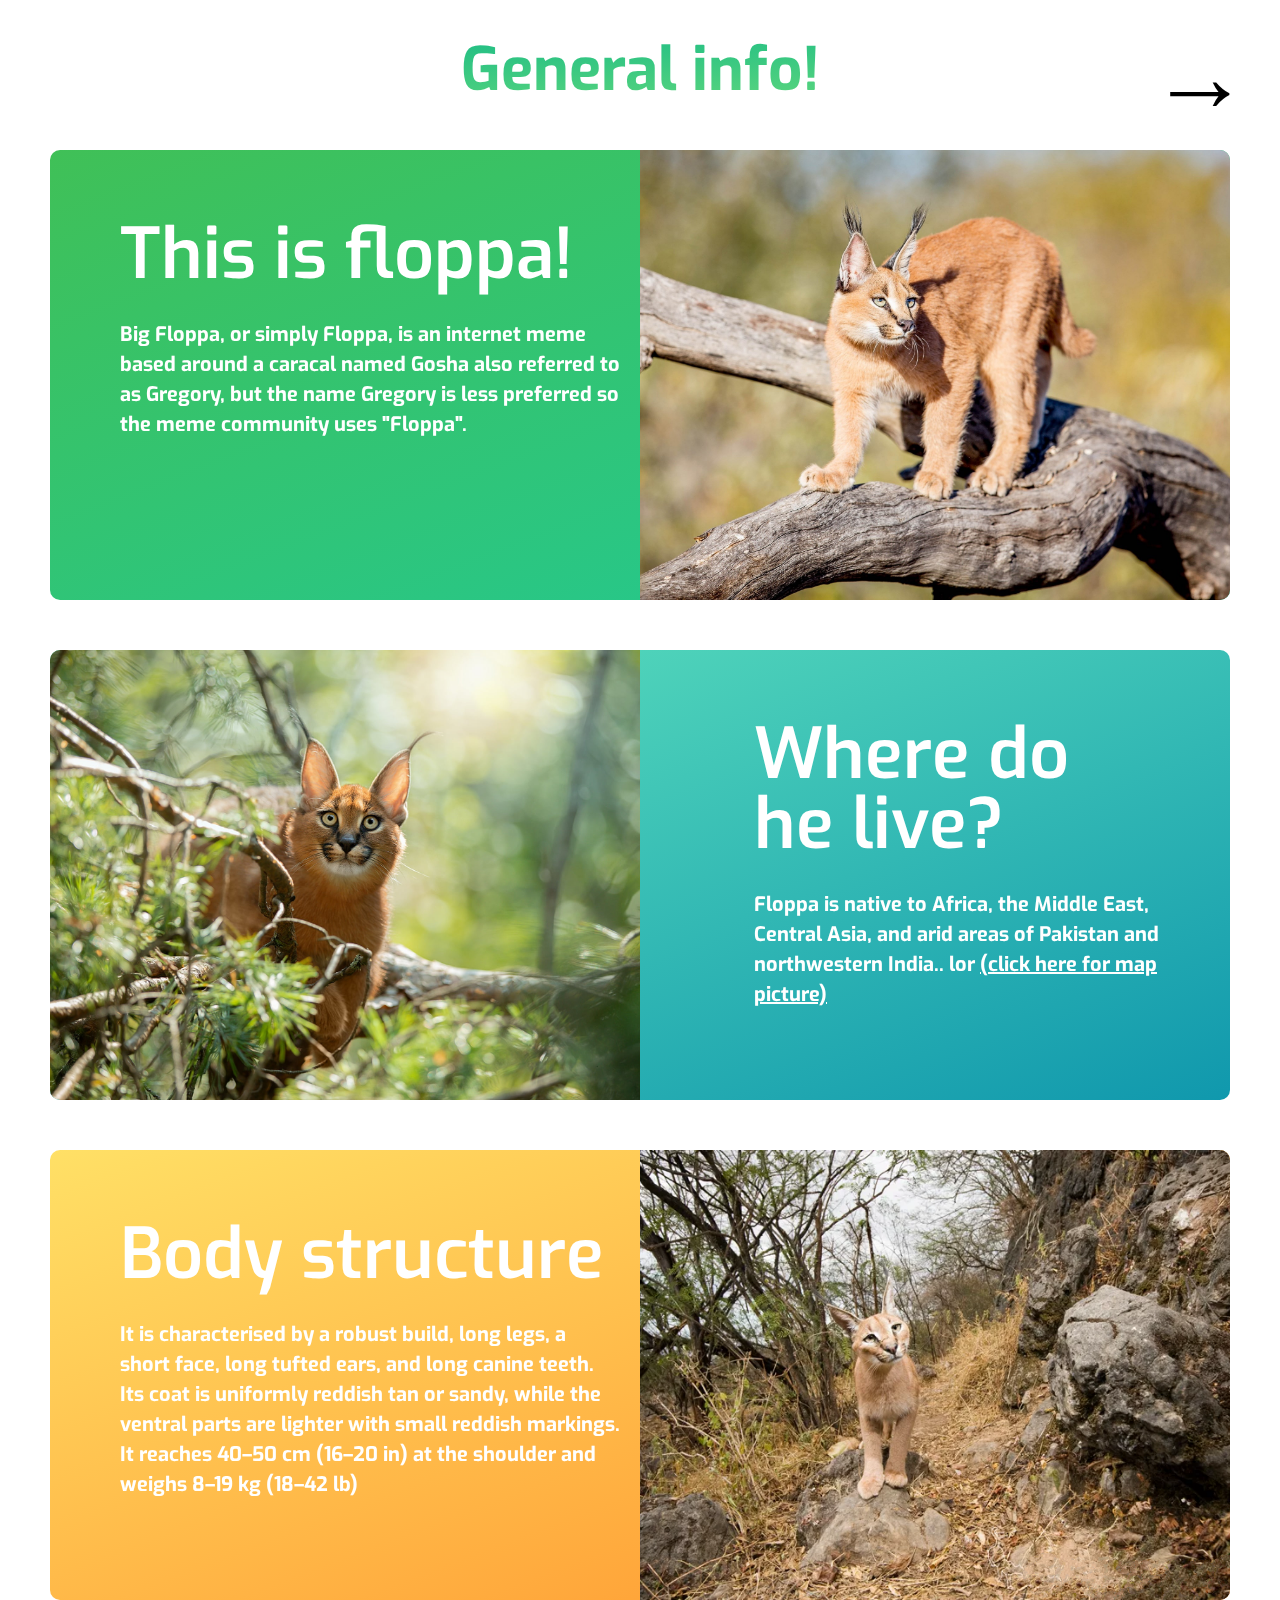
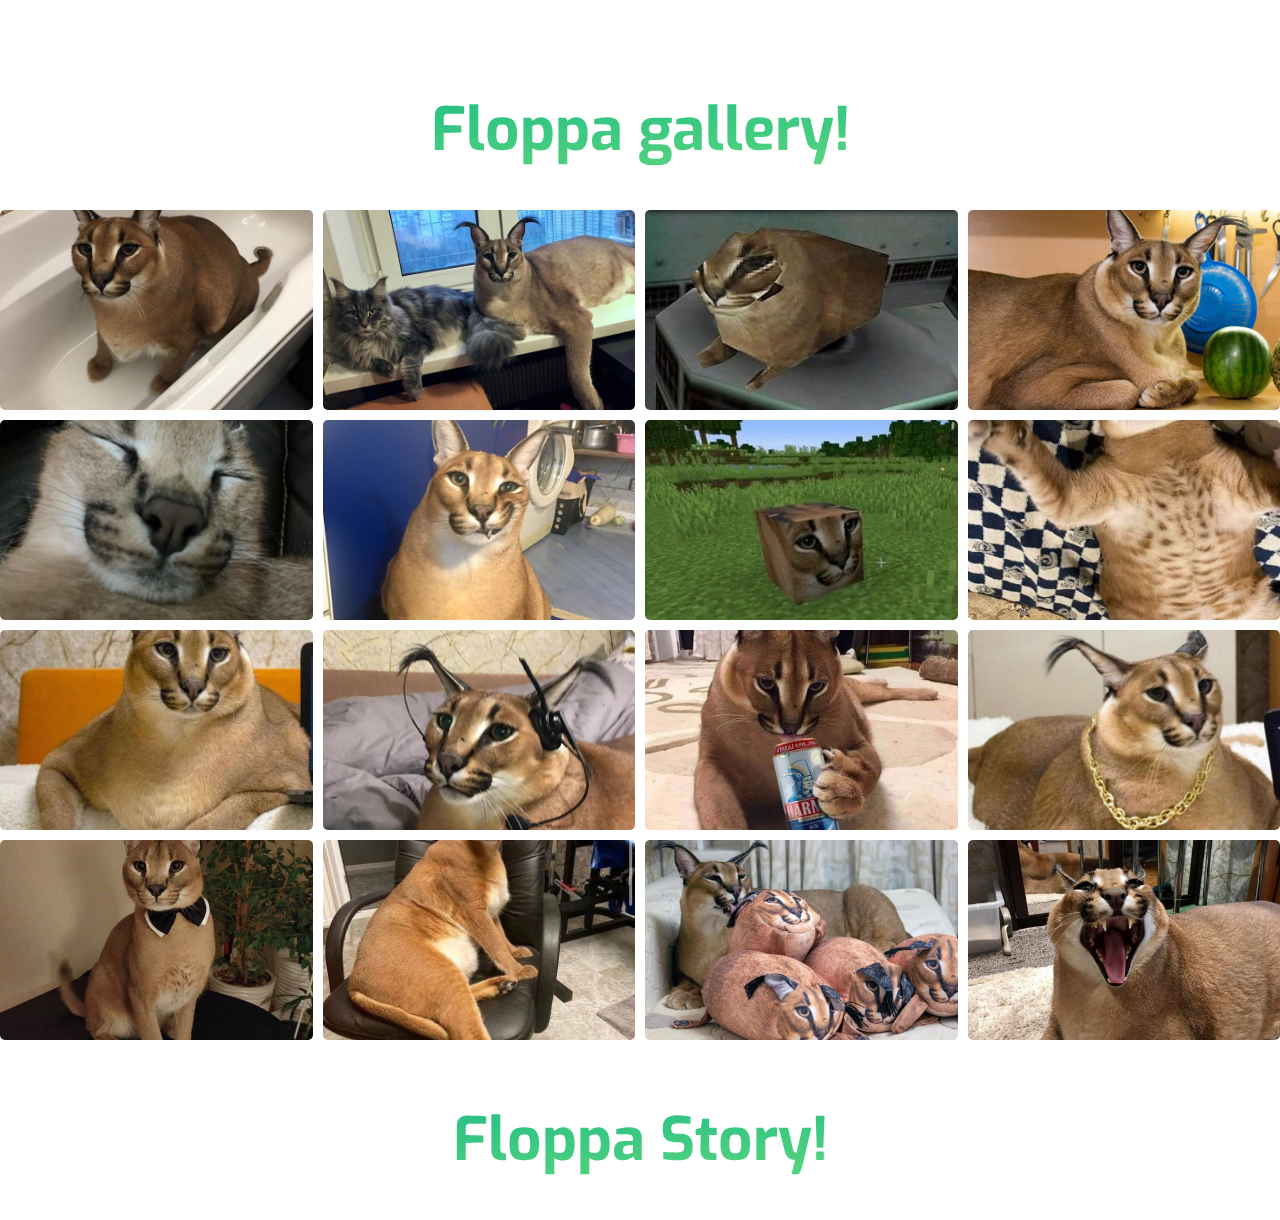
==== MainPage/MainPage.html @ 250b60fd "adding gallery + story title" ====
<!DOCTYPE html>
<html lang="en">
  <head>
    <meta charset="UTF-8" />
    <meta http-equiv="X-UA-Compatible" content="IE=edge" />
    <meta name="viewport" content="width=device-width, initial-scale=1.0" />
    <link rel="preconnect" href="https://fonts.googleapis.com" />
    <link rel="preconnect" href="https://fonts.gstatic.com" crossorigin />
    <link
      href="https://fonts.googleapis.com/css2?family=Cairo:wght@400;500;700&display=swap"
      rel="stylesheet"
    />
    <link
      href="https://fonts.googleapis.com/css2?family=Exo:wght@500;600&display=swap"
      rel="stylesheet"
    />
    <link rel="stylesheet" href="styles/main.css" />
    <link rel="icon" href="/StartMenu/content/floppa2.jpg" />
    <title>FloppaHub</title>
  </head>
  <body>
    <a href="/index.html" class="back">&rarr;</a>
    <section class="master">
      <h1 class="h1-header text-center margin-bottom-mid margin-top-mid">
        General info!
      </h1>
      <div class="master__header master__header-1">
        <div class="box1">
          This is floppa!
          <h2 class="master__header__details master__header__details-1">
            Big Floppa, or simply Floppa, is an internet meme based around a
            caracal named Gosha also referred to as Gregory, but the name
            Gregory is less preferred so the meme community uses "Floppa".
          </h2>
        </div>
        <img
          src="content/floppaMaster1.jpg"
          alt="floppa pic"
          class="master__header__pic master__header-1-pic"
        />
      </div>
      <div class="master__header master__header-2">
        <img
          src="content/floppaMaster2.jpg"
          alt="floppa pic"
          class="master__header__pic master__header-2-pic"
        />
        <div class="box1 box2">
          Where do he live?
          <h2 class="master__header__details master__details-2">
            Floppa is native to Africa, the Middle East, Central Asia, and arid
            areas of Pakistan and northwestern India.. lor
            <a
              href="https://i1.wp.com/www.pumapix.com/wp-content/uploads/2015/01/ArabianCaracalRange.jpg"
              >(click here for map picture)</a
            >
          </h2>
        </div>
      </div>
      <div class="master__header master__header-3">
        <div class="box1">
          Body structure
          <h2 class="master__header__details master__header__details-3">
            It is characterised by a robust build, long legs, a short face, long
            tufted ears, and long canine teeth. Its coat is uniformly reddish
            tan or sandy, while the ventral parts are lighter with small reddish
            markings. It reaches 40–50 cm (16–20 in) at the shoulder and weighs
            8–19 kg (18–42 lb)
          </h2>
        </div>
        <img
          src="content/floppaMaster3.jpg"
          alt="floppa pic"
          class="master__header__pic master__header-3-pic"
        />
      </div>
    </section>
    <section class="gallery">
      <h1 class="h1-header text-center margin-bottom-mid margin-top-mid">
        Floppa gallery!
      </h1>
      <div class="gallery__grid">
        <div>
          <img src="content/gallery/1.jpg" alt="floppa pic" />
        </div>
        <div>
          <img src="content/gallery/2.jpg" alt="floppa pic" />
        </div>
        <div>
          <img src="content/gallery/3.jpg" alt="floppa pic" />
        </div>
        <div>
          <img src="content/gallery/4.jpg" alt="floppa pic" />
        </div>
        <div>
          <img src="content/gallery/5.jpg" alt="floppa pic" />
        </div>
        <div>
          <img src="content/gallery/6.jpg" alt="floppa pic" />
        </div>
        <div>
          <img src="content/gallery/7.jpg" alt="floppa pic" />
        </div>
        <div>
          <img src="content/gallery/8.jpg" alt="floppa pic" />
        </div>
        <div>
          <img src="content/gallery/9.jpg" alt="floppa pic" />
        </div>
        <div>
          <img src="content/gallery/10.jpg" alt="floppa pic" />
        </div>
        <div>
          <img src="content/gallery/11.jpg" alt="floppa pic" />
        </div>
        <div>
          <img src="content/gallery/12.jpg" alt="floppa pic" />
        </div>
        <div>
          <img src="content/gallery/13.jpg" alt="floppa pic" />
        </div>
        <div>
          <img src="content/gallery/14.jpg" alt="floppa pic" />
        </div>
        <div>
          <img src="content/gallery/15.jpg" alt="floppa pic" />
        </div>
        <div>
          <img src="content/gallery/16.jpg" alt="floppa pic" />
        </div>
      </div>
    </section>
    <section class="story">
      <h1 class="h1-header text-center margin-bottom-mid margin-top-big">
        Floppa Story!
      </h1>
    </section>
  </body>
</html>
---- MainPage/styles/main.css ----
@charset "UTF-8";
* {
  margin: 0;
  padding: 0;
}

*,
*::after,
*::before {
  box-sizing: inherit;
}

html {
  box-sizing: border-box;
  /*
        we want rem = 10px, by default rem = 16px,
        10 ÷ 16 = 0.625 (62.5%)
        */
  font-size: 62.5%;
}

a {
  color: inherit;
}

.back {
  position: absolute;
  top: -1rem;
  right: 0;
  padding: 3rem;
  font-size: 10rem;
  text-decoration: none;
  z-index: 100;
}

.text-center {
  text-align: center !important;
}

.margin-bottom-mid {
  margin-bottom: 4rem;
}

.margin-top-big {
  margin-top: 6rem;
}

.margin-top-mid {
  margin-top: 4rem;
}

@media only screen and (max-width: 104.4375em) {
  .master {
    line-height: 1;
  }
}
.master__header-2 {
  display: flex;
}
@media only screen and (max-width: 56.25em) {
  .master__header-2 .box2 {
    order: -1 !important;
  }
}
@media only screen and (max-width: 56.25em) {
  .master__header h2 {
    width: 100%;
    margin-left: 50%;
    transform: translateX(-50%);
  }
}
@media only screen and (max-width: 78.125em) {
  .master__header {
    display: flex;
    padding: 0 !important;
  }
}
@media only screen and (max-width: 56.25em) {
  .master__header {
    flex-direction: column;
    height: 100% !important;
    margin: 5rem 1.5rem 1.5rem 1.5rem !important;
  }
}
@media only screen and (max-width: 25em) {
  .master__header {
    font-size: 4rem !important;
  }
}
@media only screen and (max-width: 78.125em) {
  .master__header__pic {
    position: relative !important;
    width: 100% !important;
    height: 100% !important;
    flex: 1;
    -o-object-fit: cover;
       object-fit: cover;
  }
}
@media only screen and (max-width: 56.25em) {
  .master__header__pic {
    flex-direction: column;
    height: 100rem;
  }
}

@media only screen and (max-width: 78.125em) {
  .box1 {
    padding: 3rem !important;
  }
}
@media only screen and (max-width: 56.25em) {
  .box1 {
    text-align: center;
    padding-bottom: 5rem !important;
  }
}
@media only screen and (max-width: 25em) {
  .box1 {
    padding: 1rem !important;
  }
}

@media only screen and (max-width: 56.25em) {
  .back {
    top: -3.6rem;
  }
}

@media only screen and (max-width: 56.25em) {
  .master {
    padding-top: 5rem !important;
  }
}

@media only screen and (max-width: 25em) {
  .h1-header {
    font-size: 4rem !important;
  }
}

.h1-header {
  font-size: 6rem;
  font-family: "exo", sans-serif;
  background-image: linear-gradient(to right bottom, #12b886, #69db7c);
  -webkit-background-clip: text;
  background-clip: text;
  mix-blend-mode: screen;
  color: transparent;
  text-align: center !important;
  transition: all 0.2s;
}
.h1-header:hover {
  transform: skew(10deg);
}

.master {
  overflow: hidden;
}
.master__header {
  height: 50vh;
  margin: 5rem;
  padding: 7rem;
  color: #fff;
  font-size: 7rem;
  font-weight: 600;
  font-family: "exo", sans-serif;
  border-radius: 10px;
  position: relative;
  overflow: hidden;
}
.master__header h2 {
  font-size: 2rem;
  max-width: 50rem;
  line-height: 1.5;
  margin-top: 3rem;
}
.master__header__pic {
  position: absolute;
  content: "";
  background-size: cover;
  background-position: center;
  width: 50%;
  height: 100%;
  top: 0;
  right: 0;
  cursor: pointer;
  overflow: hidden;
  transition: all 0.2s;
  -o-object-fit: cover;
     object-fit: cover;
}
.master__header-1 {
  background-image: linear-gradient(to right bottom, #40c057, #20c997);
}
.master__header-2 {
  background-image: linear-gradient(to right bottom, #63e6be, #1098ad);
  padding-left: 55%;
}
.master__header-2-pic {
  left: 0;
}
.master__header-3 {
  background-image: linear-gradient(to right bottom, #ffe066, #ff922b);
}

.gallery {
  overflow: hidden;
}
.gallery__grid {
  display: grid;
  gap: 1rem;
  grid-template-columns: repeat(auto-fit, minmax(25rem, 1fr));
  grid-auto-rows: 20rem;
  grid-auto-flow: dense;
}
.gallery__grid img {
  max-width: 100%;
  height: auto;
  vertical-align: middle;
  display: inline-block;
  cursor: pointer;
  transition: all 0.2s;
}
.gallery__grid img:hover {
  transform: skew(2deg);
}
.gallery__grid > div {
  display: flex;
  justify-content: center;
  align-items: center;
}
.gallery__grid > div > img {
  width: 100%;
  height: 100%;
  -o-object-fit: cover;
     object-fit: cover;
  border-radius: 5px;
}

.story {
  overflow: hidden;
}
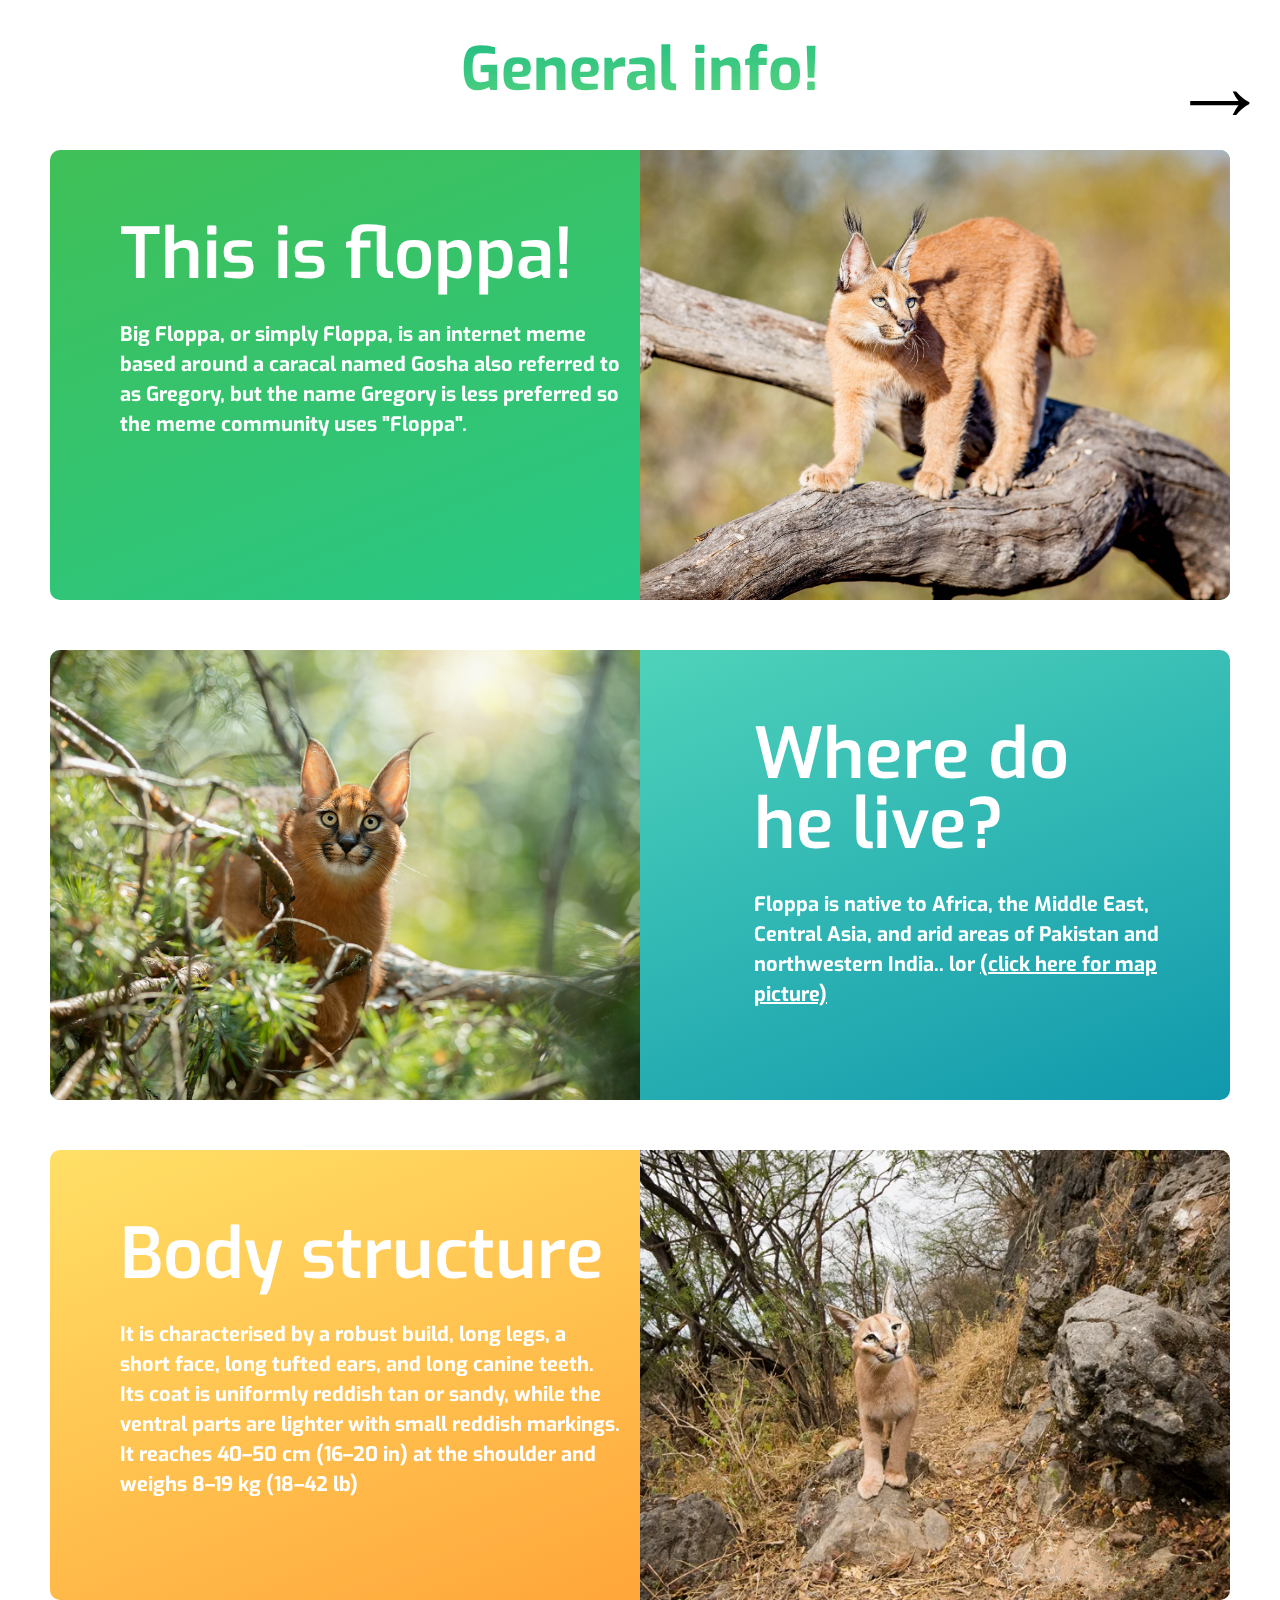
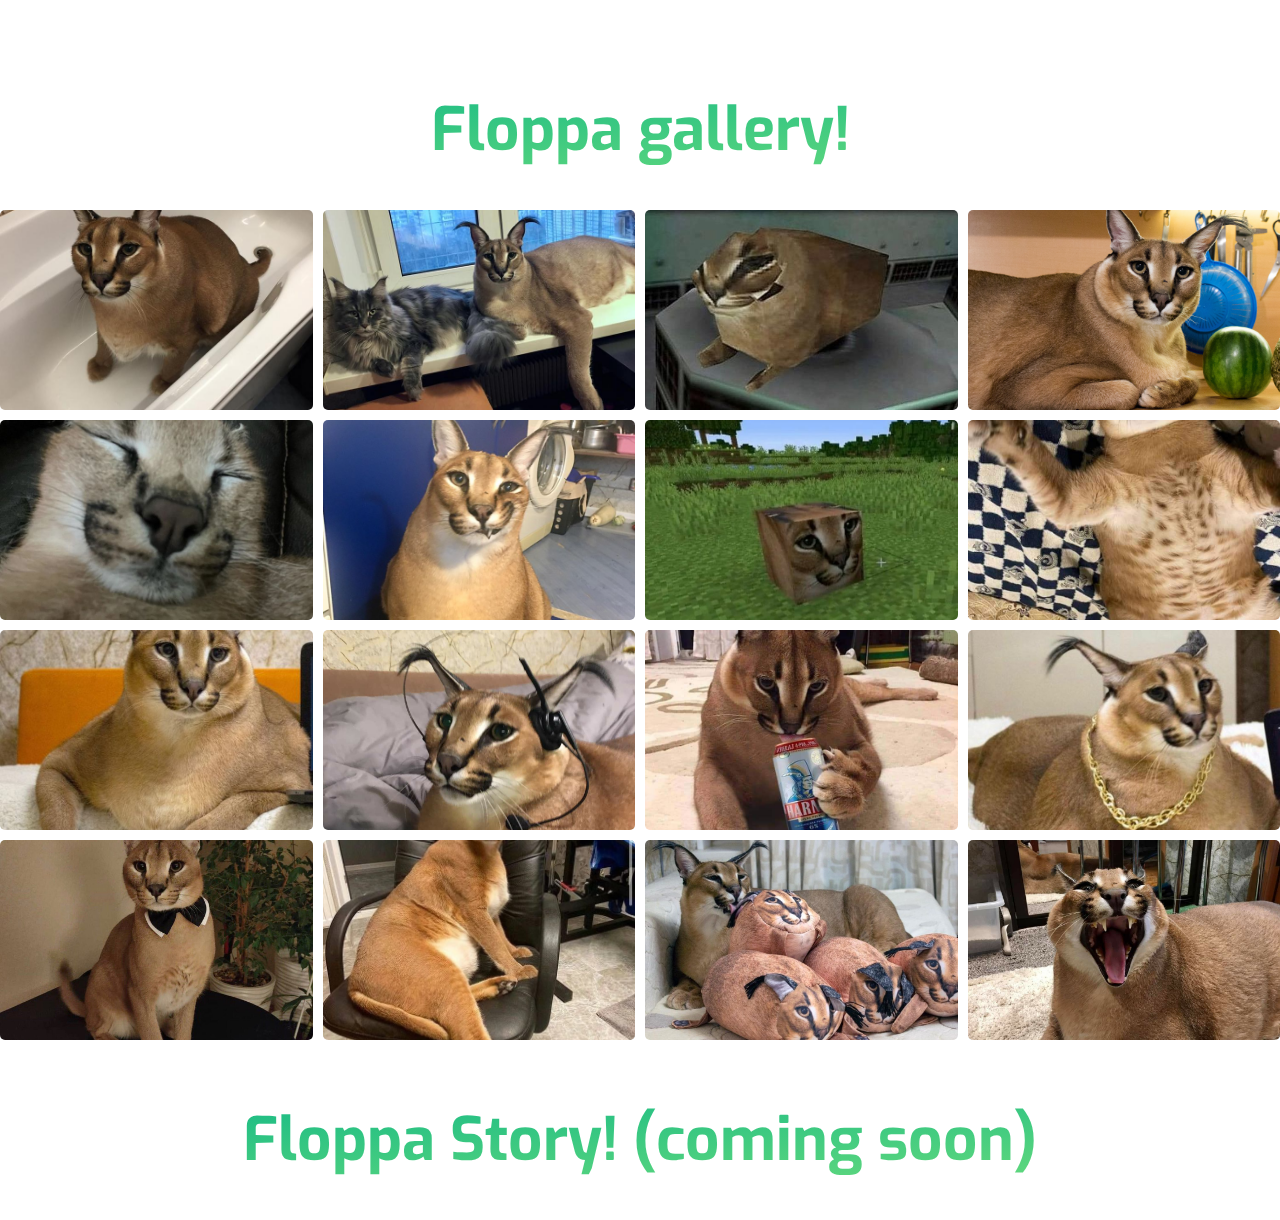
==== commit 3531b1f4: "added coming soon to story section" ====
--- a/MainPage/MainPage.html
+++ b/MainPage/MainPage.html
@@ -76,7 +76,9 @@
       </div>
     </section>
     <section class="gallery">
-      <h1 class="h1-header text-center margin-bottom-mid margin-top-mid">
+      <h1
+        class="h1-header text-center margin-bottom-mid margin-top-mid gallery_title"
+      >
         Floppa gallery!
       </h1>
       <div class="gallery__grid">
@@ -132,7 +134,7 @@
     </section>
     <section class="story">
       <h1 class="h1-header text-center margin-bottom-mid margin-top-big">
-        Floppa Story!
+        Floppa Story! (coming soon)
       </h1>
     </section>
   </body>
--- a/MainPage/styles/main.css
+++ b/MainPage/styles/main.css
@@ -25,16 +25,21 @@
 
 .back {
   position: absolute;
-  top: -1rem;
+  top: 1rem;
   right: 0;
-  padding: 3rem;
+  padding: 1rem;
   font-size: 10rem;
   text-decoration: none;
   z-index: 100;
+  font-family: "exo", sans-serif;
 }
 
 .text-center {
   text-align: center !important;
+}
+
+.margin-bottom-big {
+  margin-bottom: 14rem !important;
 }
 
 .margin-bottom-mid {
@@ -126,6 +131,11 @@
     top: -3.6rem;
   }
 }
+@media only screen and (max-width: 25em) {
+  .back {
+    top: -5rem;
+  }
+}
 
 @media only screen and (max-width: 56.25em) {
   .master {
@@ -136,6 +146,27 @@
 @media only screen and (max-width: 25em) {
   .h1-header {
     font-size: 4rem !important;
+  }
+}
+
+@media only screen and (max-width: 56.25em) {
+  .gallery_title {
+    margin-bottom: 18rem !important;
+  }
+}
+@media only screen and (max-width: 56.25em) {
+  .gallery__grid {
+    row-gap: 33rem !important;
+  }
+}
+@media only screen and (max-width: 31.8125em) {
+  .gallery__grid {
+    padding: 1.5rem !important;
+  }
+}
+@media only screen and (max-width: 56.25em) {
+  .gallery__grid img {
+    height: 260% !important;
   }
 }
 
@@ -151,7 +182,7 @@
   transition: all 0.2s;
 }
 .h1-header:hover {
-  transform: skew(10deg);
+  transform: skew(5deg);
 }
 
 .master {
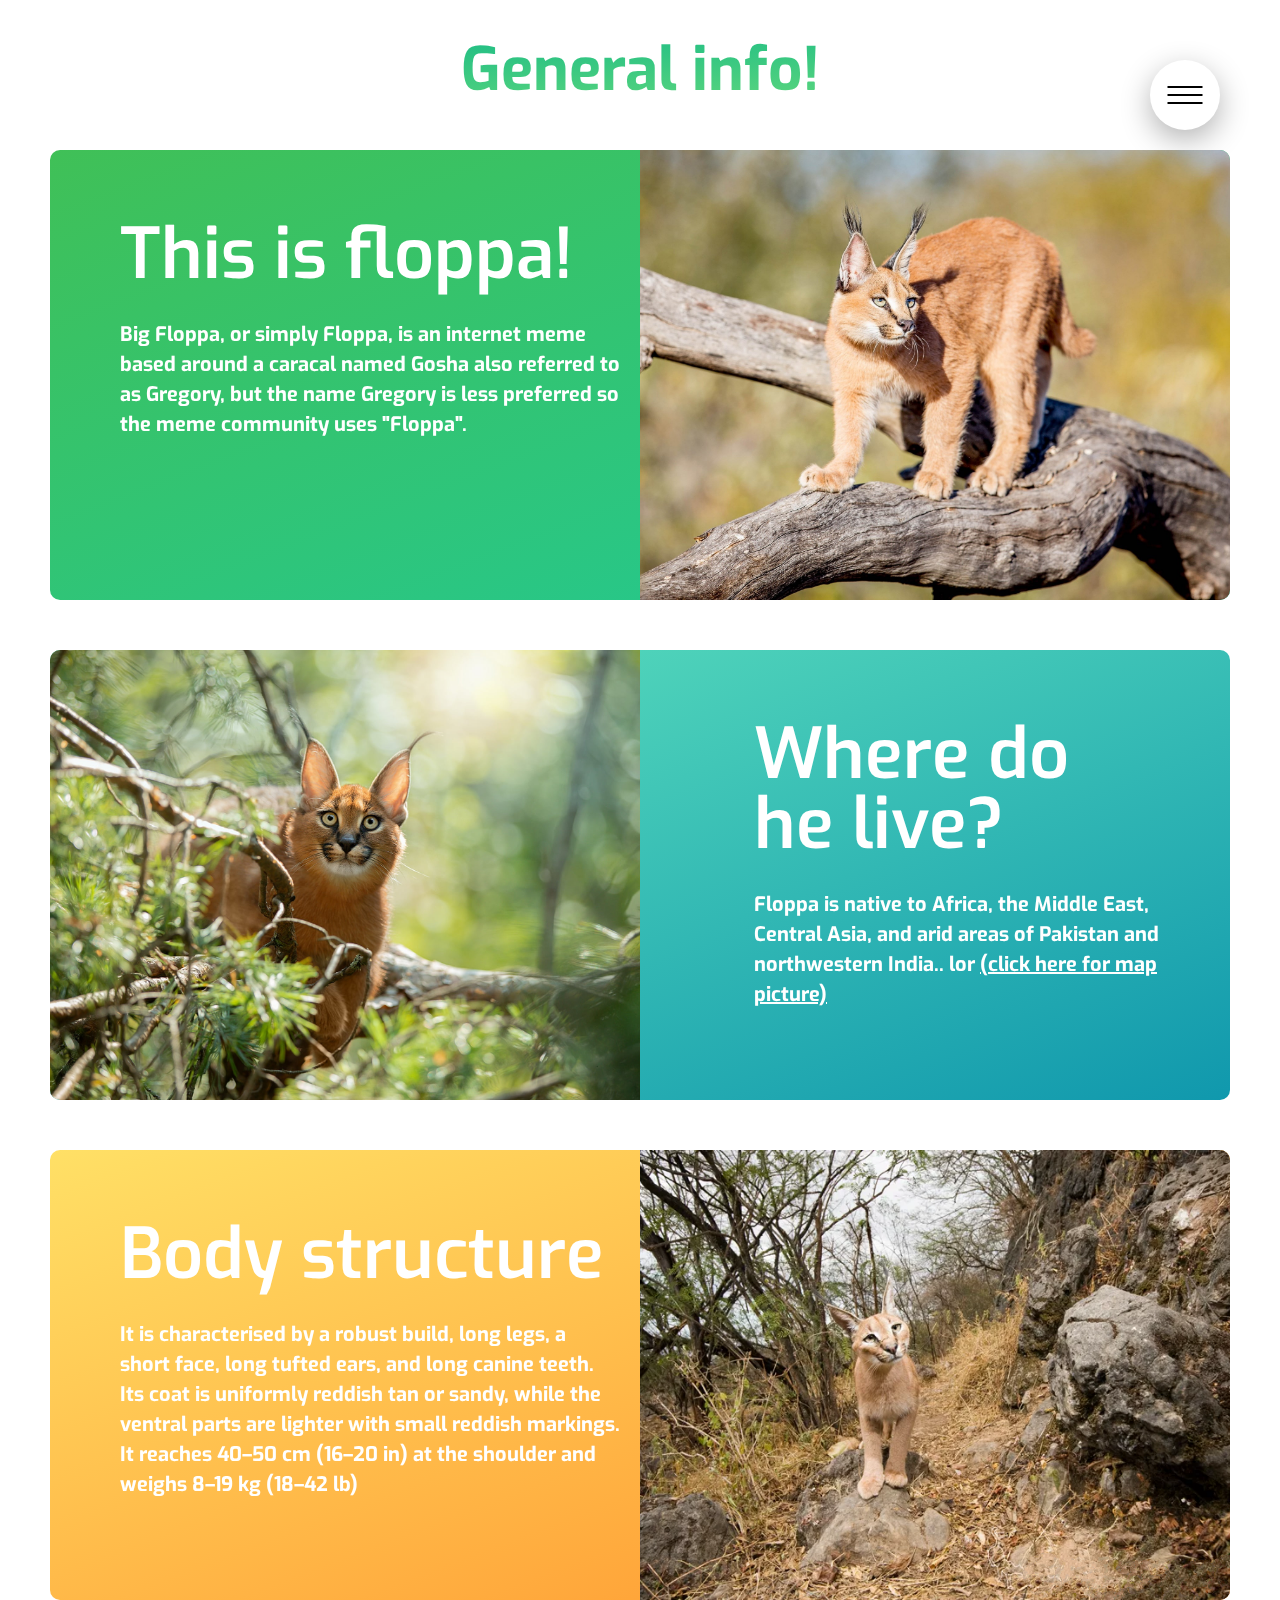
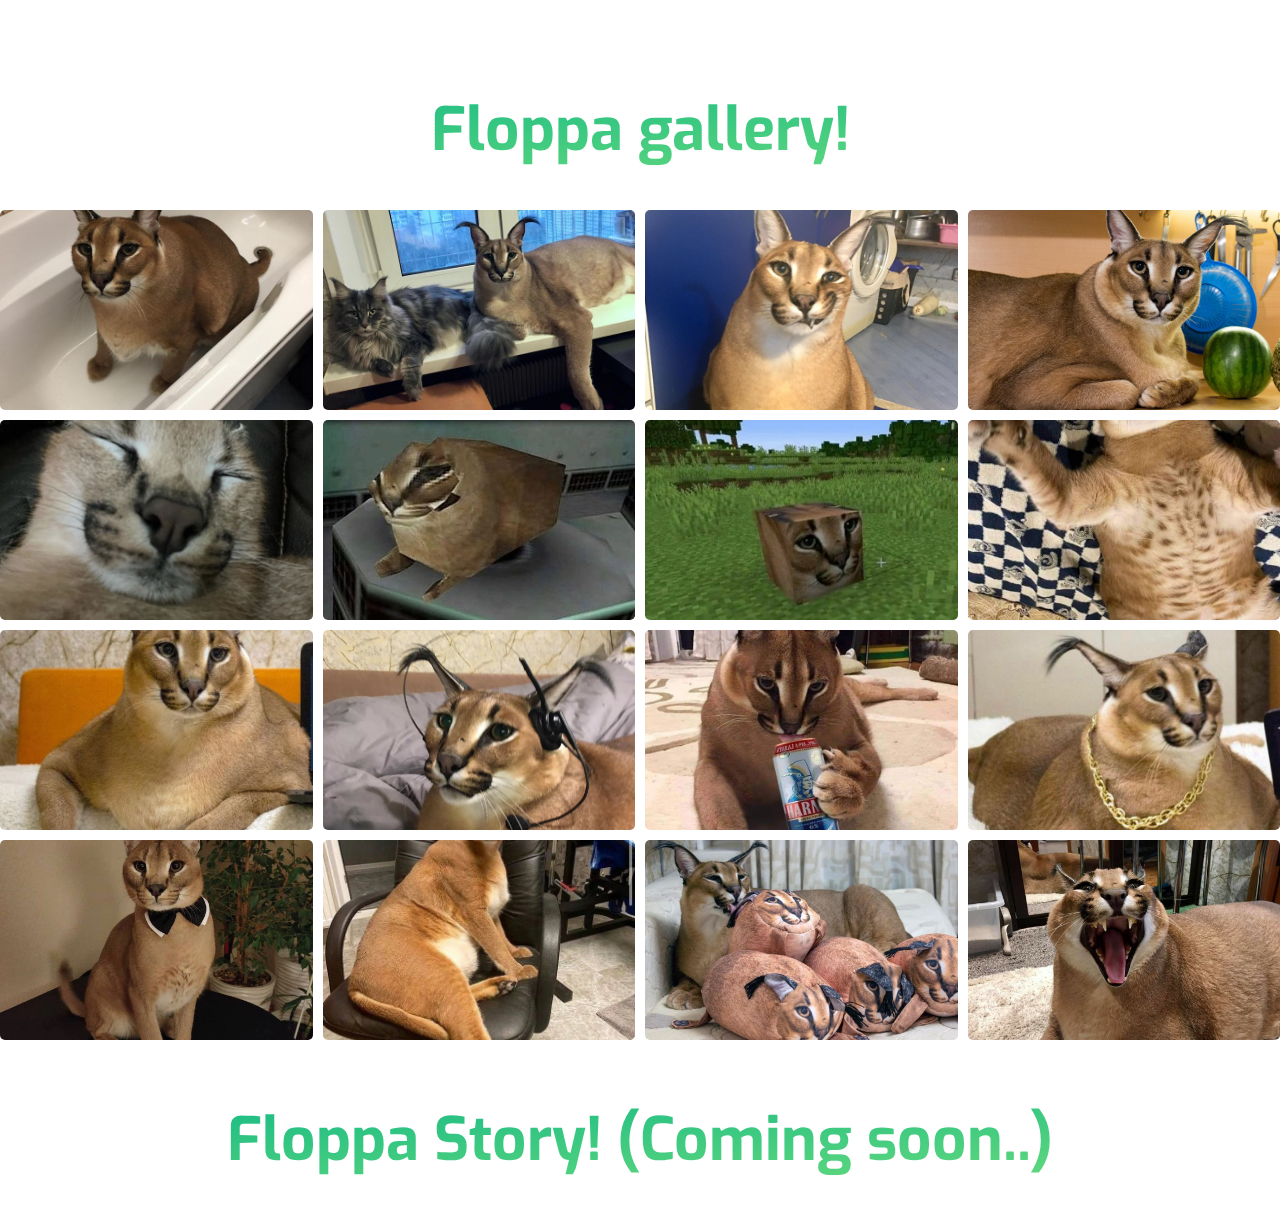
==== commit 0c8a1f9f: "added navigation" ====
--- a/MainPage/MainPage.html
+++ b/MainPage/MainPage.html
@@ -19,8 +19,71 @@
     <title>FloppaHub</title>
   </head>
   <body>
-    <a href="/index.html" class="back">&rarr;</a>
-    <section class="master">
+    <div class="nav">
+      <a href="#" class="nav__button"></a>
+    </div>
+    <div class="menu translateX">
+      <ul class="menu__list">
+        <h6><a href="../index.html">Return &rAarr;</a></h6>
+        <a href="#master"
+          ><li class="menu__list-item">
+            General info
+            <svg
+              xmlns="http://www.w3.org/2000/svg"
+              fill="none"
+              viewBox="0 0 24 24"
+              stroke-width="1.5"
+              stroke="currentColor"
+              class="w-6 h-6"
+            >
+              <path
+                stroke-linecap="round"
+                stroke-linejoin="round"
+                d="M15 9h3.75M15 12h3.75M15 15h3.75M4.5 19.5h15a2.25 2.25 0 002.25-2.25V6.75A2.25 2.25 0 0019.5 4.5h-15a2.25 2.25 0 00-2.25 2.25v10.5A2.25 2.25 0 004.5 19.5zm6-10.125a1.875 1.875 0 11-3.75 0 1.875 1.875 0 013.75 0zm1.294 6.336a6.721 6.721 0 01-3.17.789 6.721 6.721 0 01-3.168-.789 3.376 3.376 0 016.338 0z"
+              />
+            </svg></li
+        ></a>
+        <a href="#gallery"
+          ><li class="menu__list-item">
+            Gallery
+            <svg
+              xmlns="http://www.w3.org/2000/svg"
+              fill="none"
+              viewBox="0 0 24 24"
+              stroke-width="1.5"
+              stroke="currentColor"
+              class="w-6 h-6"
+            >
+              <path
+                stroke-linecap="round"
+                stroke-linejoin="round"
+                d="M2.25 15.75l5.159-5.159a2.25 2.25 0 013.182 0l5.159 5.159m-1.5-1.5l1.409-1.409a2.25 2.25 0 013.182 0l2.909 2.909m-18 3.75h16.5a1.5 1.5 0 001.5-1.5V6a1.5 1.5 0 00-1.5-1.5H3.75A1.5 1.5 0 002.25 6v12a1.5 1.5 0 001.5 1.5zm10.5-11.25h.008v.008h-.008V8.25zm.375 0a.375.375 0 11-.75 0 .375.375 0 01.75 0z"
+              />
+            </svg></li
+        ></a>
+        <a href="#story"
+          ><li class="menu__list-item">
+            Story
+            <svg
+              xmlns="http://www.w3.org/2000/svg"
+              fill="none"
+              viewBox="0 0 24 24"
+              stroke-width="1.5"
+              stroke="currentColor"
+              class="w-6 h-6"
+            >
+              <path
+                stroke-linecap="round"
+                stroke-linejoin="round"
+                d="M12 20.25c4.97 0 9-3.694 9-8.25s-4.03-8.25-9-8.25S3 7.444 3 12c0 2.104.859 4.023 2.273 5.48.432.447.74 1.04.586 1.641a4.483 4.483 0 01-.923 1.785A5.969 5.969 0 006 21c1.282 0 2.47-.402 3.445-1.087.81.22 1.668.337 2.555.337z"
+              />
+            </svg></li
+        ></a>
+        <a href="#" class="menu__list-item"><li>Coming soon..</li></a>
+      </ul>
+    </div>
+
+    <section class="master" id="master">
       <h1 class="h1-header text-center margin-bottom-mid margin-top-mid">
         General info!
       </h1>
@@ -75,7 +138,7 @@
         />
       </div>
     </section>
-    <section class="gallery">
+    <section class="gallery" id="gallery">
       <h1
         class="h1-header text-center margin-bottom-mid margin-top-mid gallery_title"
       >
@@ -89,18 +152,18 @@
           <img src="content/gallery/2.jpg" alt="floppa pic" />
         </div>
         <div>
+          <img src="content/gallery/6.jpg" alt="floppa pic" />
+        </div>
+        <div>
+          <img src="content/gallery/4.jpg" alt="floppa pic" />
+        </div>
+        <div>
+          <img src="content/gallery/5.jpg" alt="floppa pic" />
+        </div>
+        <div>
           <img src="content/gallery/3.jpg" alt="floppa pic" />
         </div>
         <div>
-          <img src="content/gallery/4.jpg" alt="floppa pic" />
-        </div>
-        <div>
-          <img src="content/gallery/5.jpg" alt="floppa pic" />
-        </div>
-        <div>
-          <img src="content/gallery/6.jpg" alt="floppa pic" />
-        </div>
-        <div>
           <img src="content/gallery/7.jpg" alt="floppa pic" />
         </div>
         <div>
@@ -132,10 +195,11 @@
         </div>
       </div>
     </section>
-    <section class="story">
+    <section class="story" id="story">
       <h1 class="h1-header text-center margin-bottom-mid margin-top-big">
-        Floppa Story! (coming soon)
+        Floppa Story! (Coming soon..)
       </h1>
     </section>
   </body>
+  <script src="scripts/script.js"></script>
 </html>
--- a/MainPage/styles/main.css
+++ b/MainPage/styles/main.css
@@ -19,19 +19,12 @@
   font-size: 62.5%;
 }
 
+.hidden {
+  display: none !important;
+}
+
 a {
   color: inherit;
-}
-
-.back {
-  position: absolute;
-  top: 1rem;
-  right: 0;
-  padding: 1rem;
-  font-size: 10rem;
-  text-decoration: none;
-  z-index: 100;
-  font-family: "exo", sans-serif;
 }
 
 .text-center {
@@ -127,13 +120,15 @@
 }
 
 @media only screen and (max-width: 56.25em) {
-  .back {
-    top: -3.6rem;
-  }
-}
-@media only screen and (max-width: 25em) {
-  .back {
-    top: -5rem;
+  .nav {
+    top: 2rem;
+    right: 2rem;
+  }
+}
+@media only screen and (max-width: 25em) {
+  .nav {
+    width: 5rem;
+    height: 5rem;
   }
 }
 
@@ -152,6 +147,11 @@
 @media only screen and (max-width: 56.25em) {
   .gallery_title {
     margin-bottom: 18rem !important;
+  }
+}
+@media only screen and (max-width: 31.8125em) {
+  .gallery_title {
+    margin-bottom: 1rem !important;
   }
 }
 @media only screen and (max-width: 56.25em) {
@@ -162,11 +162,72 @@
 @media only screen and (max-width: 31.8125em) {
   .gallery__grid {
     padding: 1.5rem !important;
+    display: block !important;
+  }
+}
+@media only screen and (max-width: 31.8125em) {
+  .gallery__grid > div > img {
+    -o-object-fit: scale-down !important;
+       object-fit: scale-down !important;
+    margin-bottom: 1rem;
   }
 }
 @media only screen and (max-width: 56.25em) {
   .gallery__grid img {
     height: 260% !important;
+  }
+}
+
+@media only screen and (max-width: 40em) {
+  .nav {
+    top: 4rem !important;
+    right: 4rem !important;
+    height: 5rem !important;
+    width: 5rem !important;
+  }
+}
+@media only screen and (max-width: 31.8125em) {
+  .nav {
+    top: 2rem !important;
+    right: 2rem !important;
+  }
+}
+
+.menu__list {
+  line-height: 1;
+}
+@media only screen and (max-width: 25em) {
+  .menu__list h6 {
+    line-height: 0.3;
+  }
+}
+@media only screen and (max-width: 56.25em) {
+  .menu__list a {
+    font-size: 5rem !important;
+  }
+  .menu__list a:hover {
+    font-size: 5.3rem !important;
+  }
+}
+@media only screen and (max-width: 31.8125em) {
+  .menu__list a {
+    font-size: 4rem !important;
+  }
+  .menu__list a:hover {
+    font-size: 4.3rem !important;
+  }
+}
+@media only screen and (max-width: 25em) {
+  .menu__list a {
+    font-size: 3rem !important;
+  }
+  .menu__list a:hover {
+    font-size: 3.2rem !important;
+  }
+}
+@media only screen and (max-width: 56.25em) {
+  .menu__list svg {
+    width: 5rem !important;
   }
 }
 
@@ -183,6 +244,117 @@
 }
 .h1-header:hover {
   transform: skew(5deg);
+}
+
+.nav {
+  position: fixed;
+  font-size: 5rem;
+  background-color: #fff;
+  height: 7rem;
+  width: 7rem;
+  top: 6rem;
+  right: 6rem;
+  border-radius: 50%;
+  z-index: 2000;
+  box-shadow: 0 1rem 3rem rgba(0, 0, 0, 0.3);
+  text-align: center;
+  cursor: pointer;
+}
+.nav__button {
+  position: relative;
+  margin-top: 50%;
+  margin-left: 50%;
+  transform: translate(-50%, -50%);
+}
+.nav__button, .nav__button::before, .nav__button::after {
+  width: 3.5rem;
+  background-color: #000;
+  display: block;
+  height: 2px;
+}
+.nav__button::after, .nav__button::before {
+  content: "";
+  position: absolute;
+  transition: all 0.2s;
+}
+.nav__button::before {
+  top: -0.8rem;
+}
+.nav__button::after {
+  top: 0.8rem;
+}
+.nav__button-clicked {
+  visibility: hidden;
+}
+.nav__button-clicked::after, .nav__button-clicked::before {
+  content: "";
+  position: absolute;
+  visibility: visible;
+  transition: all 0.2s;
+}
+.nav__button-clicked::before {
+  top: 0;
+  transform: rotate(130deg);
+}
+.nav__button-clicked::after {
+  top: 0;
+  transform: rotate(-130deg);
+}
+
+body {
+  position: relative;
+}
+
+.translateX {
+  transform: translateX(-100%);
+}
+
+.menu {
+  position: fixed;
+  background-image: linear-gradient(to right bottom, #12b886, #0c8599);
+  width: 100%;
+  height: 100vh;
+  z-index: 100;
+  opacity: 95%;
+  transition: all 0.7s cubic-bezier(0.68, -0.6, 0.32, 1.6);
+}
+.menu__list {
+  color: #fff;
+  font-size: 7rem;
+  font-family: "exo", sans-serif;
+  list-style: none;
+  text-align: center;
+  position: absolute;
+  top: 50%;
+  left: 50%;
+  transform: translate(-50%, -50%);
+  white-space: nowrap;
+  display: flex;
+  flex-direction: column;
+  gap: 6.5rem;
+  text-align: center;
+}
+.menu__list a:visited,
+.menu__list a:link {
+  text-decoration: none;
+  transition: all 0.2s;
+}
+.menu__list a:visited:hover,
+.menu__list a:link:hover {
+  font-size: 7.5rem;
+}
+.menu__list h6 {
+  font-size: 6.7rem;
+  cursor: pointer;
+}
+.menu__list svg {
+  width: 6rem;
+}
+.menu__list-item {
+  display: flex;
+  align-items: center;
+  justify-content: center;
+  gap: 1rem;
 }
 
 .master {
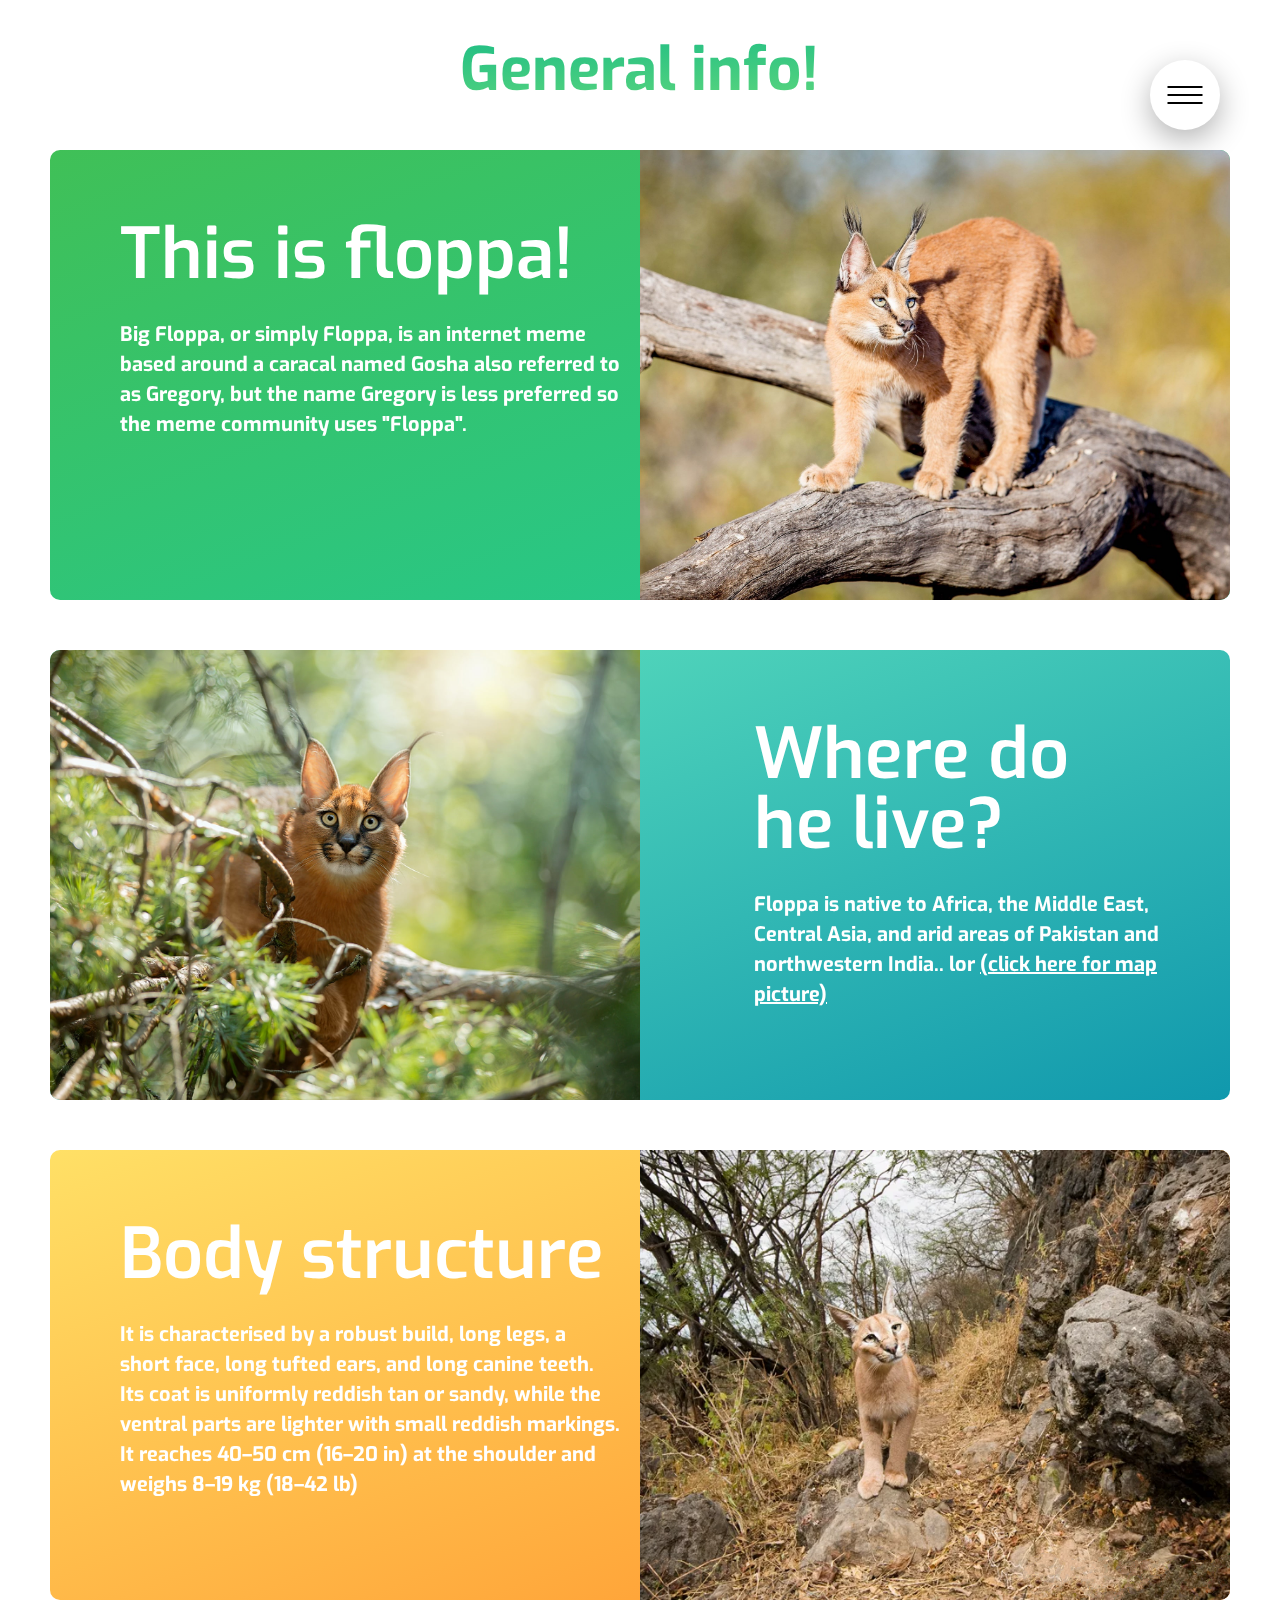
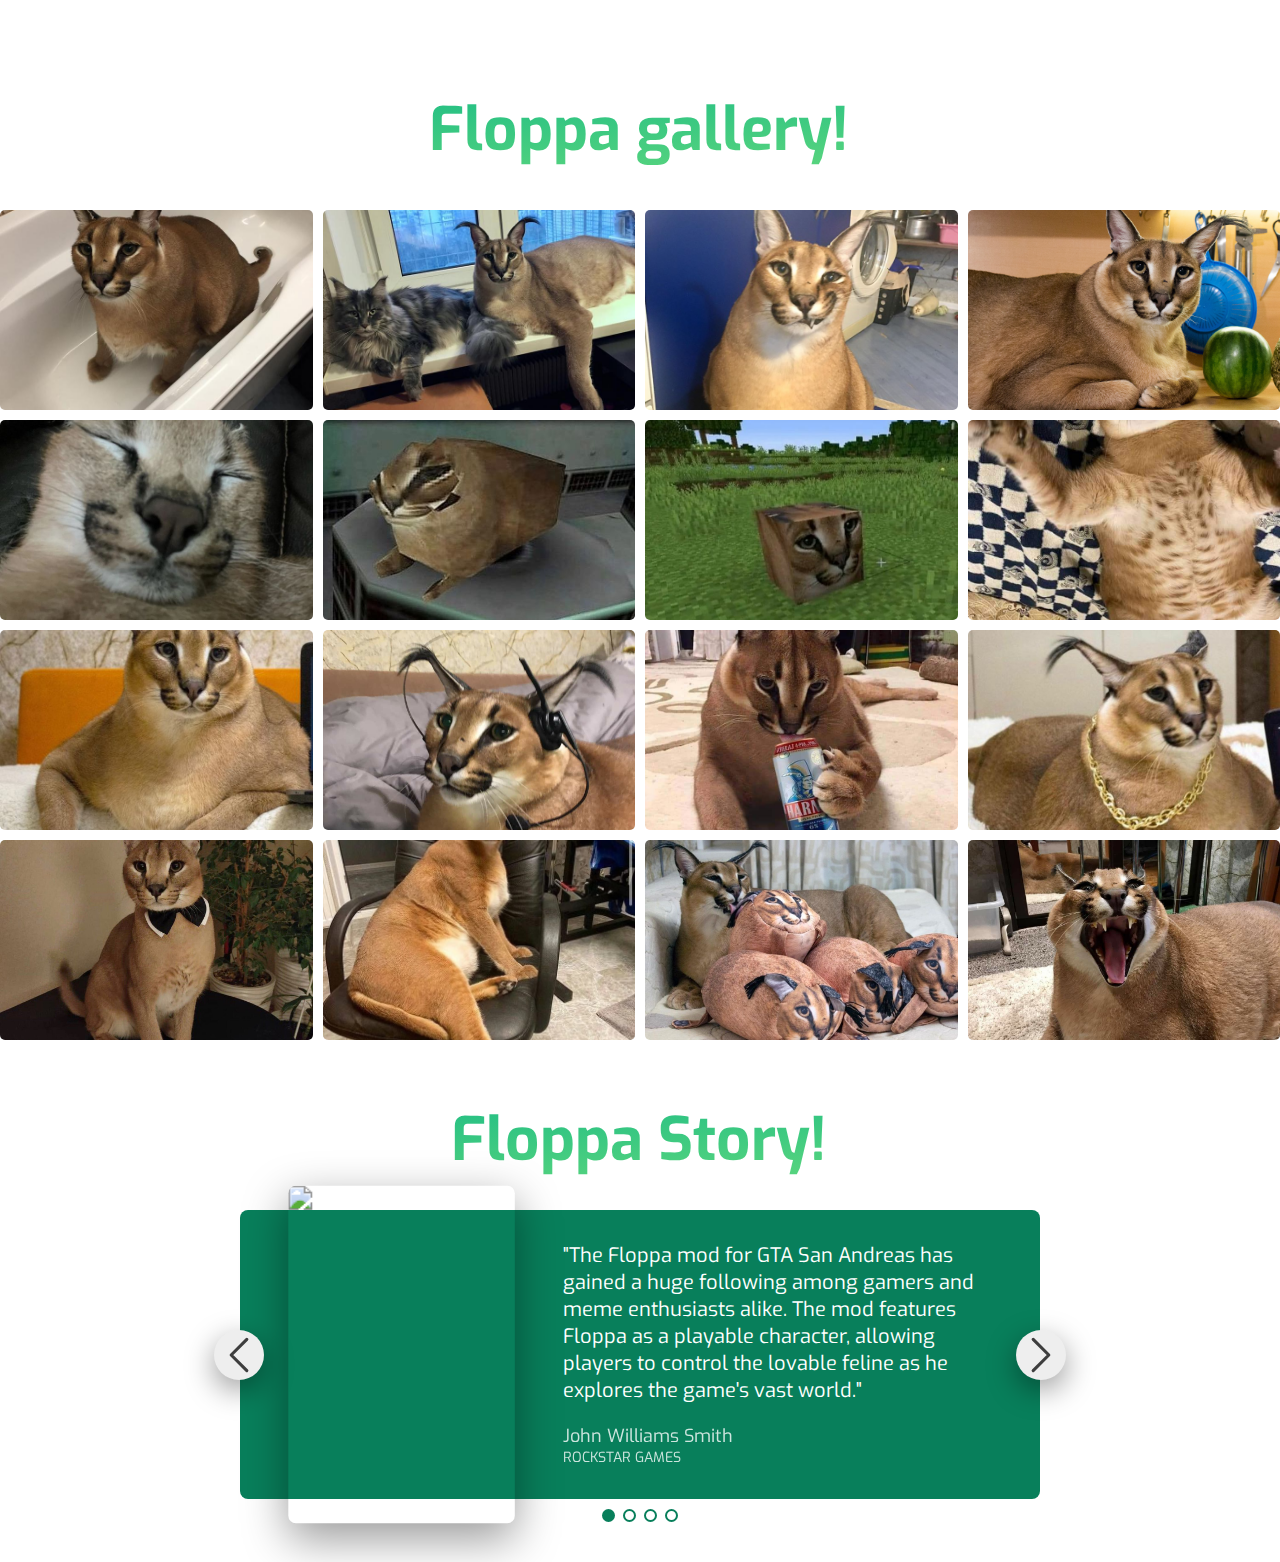
==== commit e7f45435: "fixed some story section bugs" ====
--- a/MainPage/MainPage.html
+++ b/MainPage/MainPage.html
@@ -195,10 +195,193 @@
         </div>
       </div>
     </section>
-    <section class="story" id="story">
-      <h1 class="h1-header text-center margin-bottom-mid margin-top-big">
-        Floppa Story! (Coming soon..)
-      </h1>
+    <section class="story margin-bottom-mid" id="story">
+      <h1 class="h1-header text-center margin-top-big">Floppa Story!</h1>
+      <div class="story__box story__box-1">
+        <img src="content/Story/Story1.png" alt="floppa pic" />
+        <div class="story__box-container">
+          <blockquote class="story__box_blackquote">
+            <p class="story__box_blackquote-text">
+              "The Floppa mod for GTA San Andreas has gained a huge following
+              among gamers and meme enthusiasts alike. The mod features Floppa
+              as a playable character, allowing players to control the lovable
+              feline as he explores the game's vast world."
+            </p>
+            <p class="story__box_blackquote-poster">John Williams Smith</p>
+            <p class="story__box_blackquote-company">rockstar games</p>
+          </blockquote>
+        </div>
+        <svg
+          xmlns="http://www.w3.org/2000/svg"
+          fill="none"
+          viewBox="0 0 24 24"
+          stroke-width="1.5"
+          stroke="currentColor"
+          class="story__box-arrow story__box-arrow-right"
+        >
+          <path
+            stroke-linecap="round"
+            stroke-linejoin="round"
+            d="M8.25 4.5l7.5 7.5-7.5 7.5"
+          />
+        </svg>
+        <svg
+          xmlns="http://www.w3.org/2000/svg"
+          fill="none"
+          viewBox="0 0 24 24"
+          stroke-width="1.5"
+          stroke="currentColor"
+          class="story__box-arrow story__box-arrow-left"
+        >
+          <path
+            stroke-linecap="round"
+            stroke-linejoin="round"
+            d="M15.75 19.5L8.25 12l7.5-7.5"
+          />
+        </svg>
+      </div>
+
+      <div class="story__box story__box-2 hidden">
+        <img src="content/Story/Story2.png" alt="floppa pic" />
+        <div class="story__box-container">
+          <blockquote class="story__box_blackquote">
+            <p class="story__box_blackquote-text">
+              "Floppa's friend's "Abushoqi", on the other hand, is a relatively
+              new character that emerged in the Arab meme culture. He is a
+              fictional character that represents a stereotypical adult An owl
+              with a lion's head who is often depicted in humorous situations."
+            </p>
+            <p class="story__box_blackquote-poster">George Macmillan</p>
+            <p class="story__box_blackquote-company">Syrian government</p>
+          </blockquote>
+        </div>
+        <svg
+          xmlns="http://www.w3.org/2000/svg"
+          fill="none"
+          viewBox="0 0 24 24"
+          stroke-width="1.5"
+          stroke="currentColor"
+          class="story__box-arrow story__box-arrow-right"
+        >
+          <path
+            stroke-linecap="round"
+            stroke-linejoin="round"
+            d="M8.25 4.5l7.5 7.5-7.5 7.5"
+          />
+        </svg>
+        <svg
+          xmlns="http://www.w3.org/2000/svg"
+          fill="none"
+          viewBox="0 0 24 24"
+          stroke-width="1.5"
+          stroke="currentColor"
+          class="story__box-arrow story__box-arrow-left"
+        >
+          <path
+            stroke-linecap="round"
+            stroke-linejoin="round"
+            d="M15.75 19.5L8.25 12l7.5-7.5"
+          />
+        </svg>
+      </div>
+
+      <div class="story__box story__box-3 hidden">
+        <img
+          src="content/Story/Story3.png"
+          alt="floppa pic"
+          style="width: 80%"
+        />
+        <div class="story__box-container">
+          <blockquote class="story__box_blackquote">
+            <p class="story__box_blackquote-text">
+              ""Answer honestly, if this was your father, would you be proud of
+              him?", this was the question that 99.99% of people couldn't
+              answer!."
+            </p>
+            <p class="story__box_blackquote-poster">John Williams Smith</p>
+            <p class="story__box_blackquote-company">also rockstar games</p>
+          </blockquote>
+        </div>
+        <svg
+          xmlns="http://www.w3.org/2000/svg"
+          fill="none"
+          viewBox="0 0 24 24"
+          stroke-width="1.5"
+          stroke="currentColor"
+          class="story__box-arrow story__box-arrow-right"
+        >
+          <path
+            stroke-linecap="round"
+            stroke-linejoin="round"
+            d="M8.25 4.5l7.5 7.5-7.5 7.5"
+          />
+        </svg>
+        <svg
+          xmlns="http://www.w3.org/2000/svg"
+          fill="none"
+          viewBox="0 0 24 24"
+          stroke-width="1.5"
+          stroke="currentColor"
+          class="story__box-arrow story__box-arrow-left"
+        >
+          <path
+            stroke-linecap="round"
+            stroke-linejoin="round"
+            d="M15.75 19.5L8.25 12l7.5-7.5"
+          />
+        </svg>
+      </div>
+
+      <div class="story__box story__box-4 hidden">
+        <img src="content/Story/Story4.png" alt="floppa pic" />
+        <div class="story__box-container">
+          <blockquote class="story__box_blackquote">
+            <p class="story__box_blackquote-text">
+              "Abdulaziz A'l Floppa is a person of great confidence and
+              charisma. His magnetic personality draws people towards him, and
+              he is often the center of attention in any social gathering. He
+              has a natural talent for networking and making connections, and
+              his business acumen is highly respected in his circles."
+            </p>
+            <p class="story__box_blackquote-poster">Hatim al arabi 2</p>
+            <p class="story__box_blackquote-company">(no company found)</p>
+          </blockquote>
+        </div>
+        <svg
+          xmlns="http://www.w3.org/2000/svg"
+          fill="none"
+          viewBox="0 0 24 24"
+          stroke-width="1.5"
+          stroke="currentColor"
+          class="story__box-arrow story__box-arrow-right"
+        >
+          <path
+            stroke-linecap="round"
+            stroke-linejoin="round"
+            d="M8.25 4.5l7.5 7.5-7.5 7.5"
+          />
+        </svg>
+        <svg
+          xmlns="http://www.w3.org/2000/svg"
+          fill="none"
+          viewBox="0 0 24 24"
+          stroke-width="1.5"
+          stroke="currentColor"
+          class="story__box-arrow story__box-arrow-left"
+        >
+          <path
+            stroke-linecap="round"
+            stroke-linejoin="round"
+            d="M15.75 19.5L8.25 12l7.5-7.5"
+          />
+        </svg>
+      </div>
+      <div class="story__dots">
+        <div class="dot fill">&nbsp;</div>
+        <div class="dot">&nbsp;</div>
+        <div class="dot">&nbsp;</div>
+        <div class="dot">&nbsp;</div>
+      </div>
     </section>
   </body>
   <script src="scripts/script.js"></script>
--- a/MainPage/styles/main.css
+++ b/MainPage/styles/main.css
@@ -37,6 +37,10 @@
 
 .margin-bottom-mid {
   margin-bottom: 4rem;
+}
+
+.margin-bottom-small {
+  margin-bottom: 2rem;
 }
 
 .margin-top-big {
@@ -231,6 +235,75 @@
   }
 }
 
+@media only screen and (max-width: 56.25em) {
+  .story__box {
+    gap: 1.6rem !important;
+    width: 60rem !important;
+  }
+}
+@media only screen and (max-width: 40em) {
+  .story__box {
+    flex-direction: column;
+    width: 50rem !important;
+    padding: 2.3rem 2.4rem 2.3rem 4.3rem !important;
+  }
+}
+@media only screen and (max-width: 31.8125em) {
+  .story__box {
+    width: 35rem !important;
+  }
+}
+@media only screen and (max-width: 25em) {
+  .story__box {
+    width: 30rem !important;
+  }
+}
+@media only screen and (max-width: 25em) {
+  .story__box {
+    padding: 2.3rem 1rem 2.3rem 1rem !important;
+  }
+}
+@media only screen and (max-width: 21em) {
+  .story__box {
+    width: 25rem !important;
+  }
+}
+@media only screen and (max-width: 56.25em) {
+  .story__box img {
+    width: 500% !important;
+    transform: scale(1) !important;
+  }
+}
+@media only screen and (max-width: 40em) {
+  .story__box img {
+    align-self: center;
+    width: 100% !important;
+    order: 1;
+  }
+}
+@media only screen and (max-width: 25em) {
+  .story__box-arrow-left {
+    left: -10% !important;
+    opacity: 80% !important;
+  }
+}
+@media only screen and (max-width: 21em) {
+  .story__box-arrow-left {
+    left: -10% !important;
+  }
+}
+@media only screen and (max-width: 25em) {
+  .story__box-arrow-right {
+    right: -10% !important;
+    opacity: 80% !important;
+  }
+}
+@media only screen and (max-width: 21em) {
+  .story__box-arrow-right {
+    right: -10% !important;
+  }
+}
+
 .h1-header {
   font-size: 6rem;
   font-family: "exo", sans-serif;
@@ -239,7 +312,8 @@
   background-clip: text;
   mix-blend-mode: screen;
   color: transparent;
-  text-align: center !important;
+  cursor: default;
+  width: 99.8%;
   transition: all 0.2s;
 }
 .h1-header:hover {
@@ -441,6 +515,88 @@
   border-radius: 5px;
 }
 
-.story {
-  overflow: hidden;
+.story ::-moz-selection {
+  visibility: visible;
+}
+
+.story ::selection {
+  visibility: visible;
+}
+.story__box {
+  background-color: #087f5b;
+  width: 80rem;
+  margin: 3rem auto;
+  margin-bottom: 0.2rem;
+  border-radius: 0.8rem;
+  color: #fff;
+  padding: 3.2rem 4.8rem 3.2rem 8.6rem;
+  display: flex;
+  gap: 8.6rem;
+  position: relative;
+}
+.story__box img {
+  width: 120%;
+  transform: scale(1.5);
+  border-radius: 0.5rem;
+  box-shadow: 0 1rem 3rem rgba(0, 0, 0, 0.4);
+}
+.story__box_blackquote {
+  font-family: "exo", sans-serif;
+}
+.story__box_blackquote-text {
+  font-size: 2rem;
+  margin-bottom: 2rem;
+}
+.story__box_blackquote-poster, .story__box_blackquote-company {
+  opacity: 80%;
+}
+.story__box_blackquote-poster {
+  font-size: 1.8rem;
+}
+.story__box_blackquote-company {
+  font-size: 1.4rem;
+  text-transform: uppercase;
+}
+.story__box-arrow-left, .story__box-arrow-right {
+  position: absolute;
+  content: "";
+  width: 5rem;
+  height: 5rem;
+  background-color: #eee;
+  color: rgba(17, 17, 17, 0.8);
+  cursor: pointer;
+  border-radius: 50%;
+  box-shadow: 0 1rem 3rem rgba(0, 0, 0, 0.4);
+  transform: translateY(-50%);
+  top: 50%;
+  z-index: 20;
+  transition: all 0.2s;
+}
+.story__box-arrow-left:active, .story__box-arrow-right:active {
+  box-shadow: 0 1rem 3rem rgba(0, 0, 0, 0.3);
+  top: 51%;
+}
+.story__box-arrow-left {
+  left: -3.3%;
+}
+.story__box-arrow-right {
+  right: -3.3%;
+}
+.story__dots {
+  margin-top: 1rem;
+  display: flex;
+  justify-content: center;
+  gap: 0.8rem;
+}
+.story__dots .dot {
+  width: 1.3rem;
+  height: 1.3rem;
+  background-color: #fff;
+  border: solid 2px #087f5b;
+  border-radius: 50%;
+  cursor: pointer;
+}
+.story__dots .fill {
+  background-color: #087f5b;
+  border: none;
 }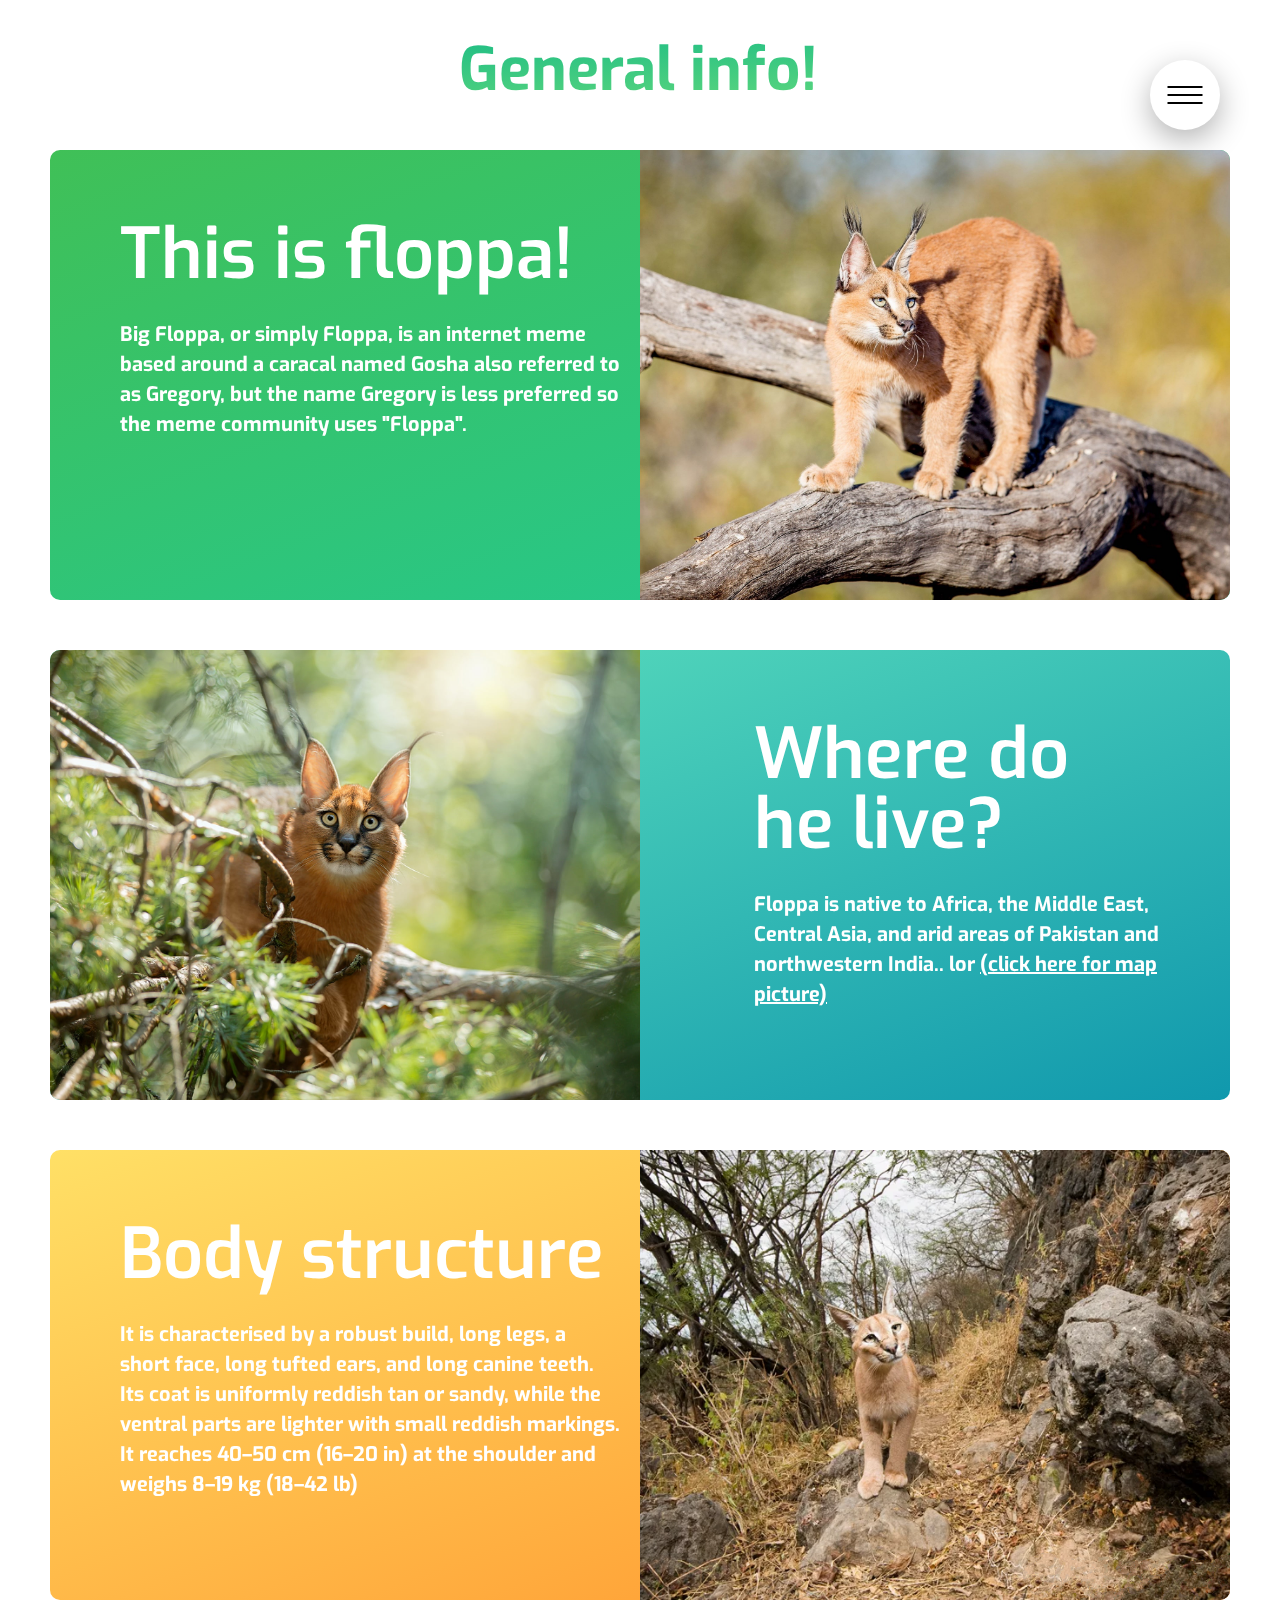
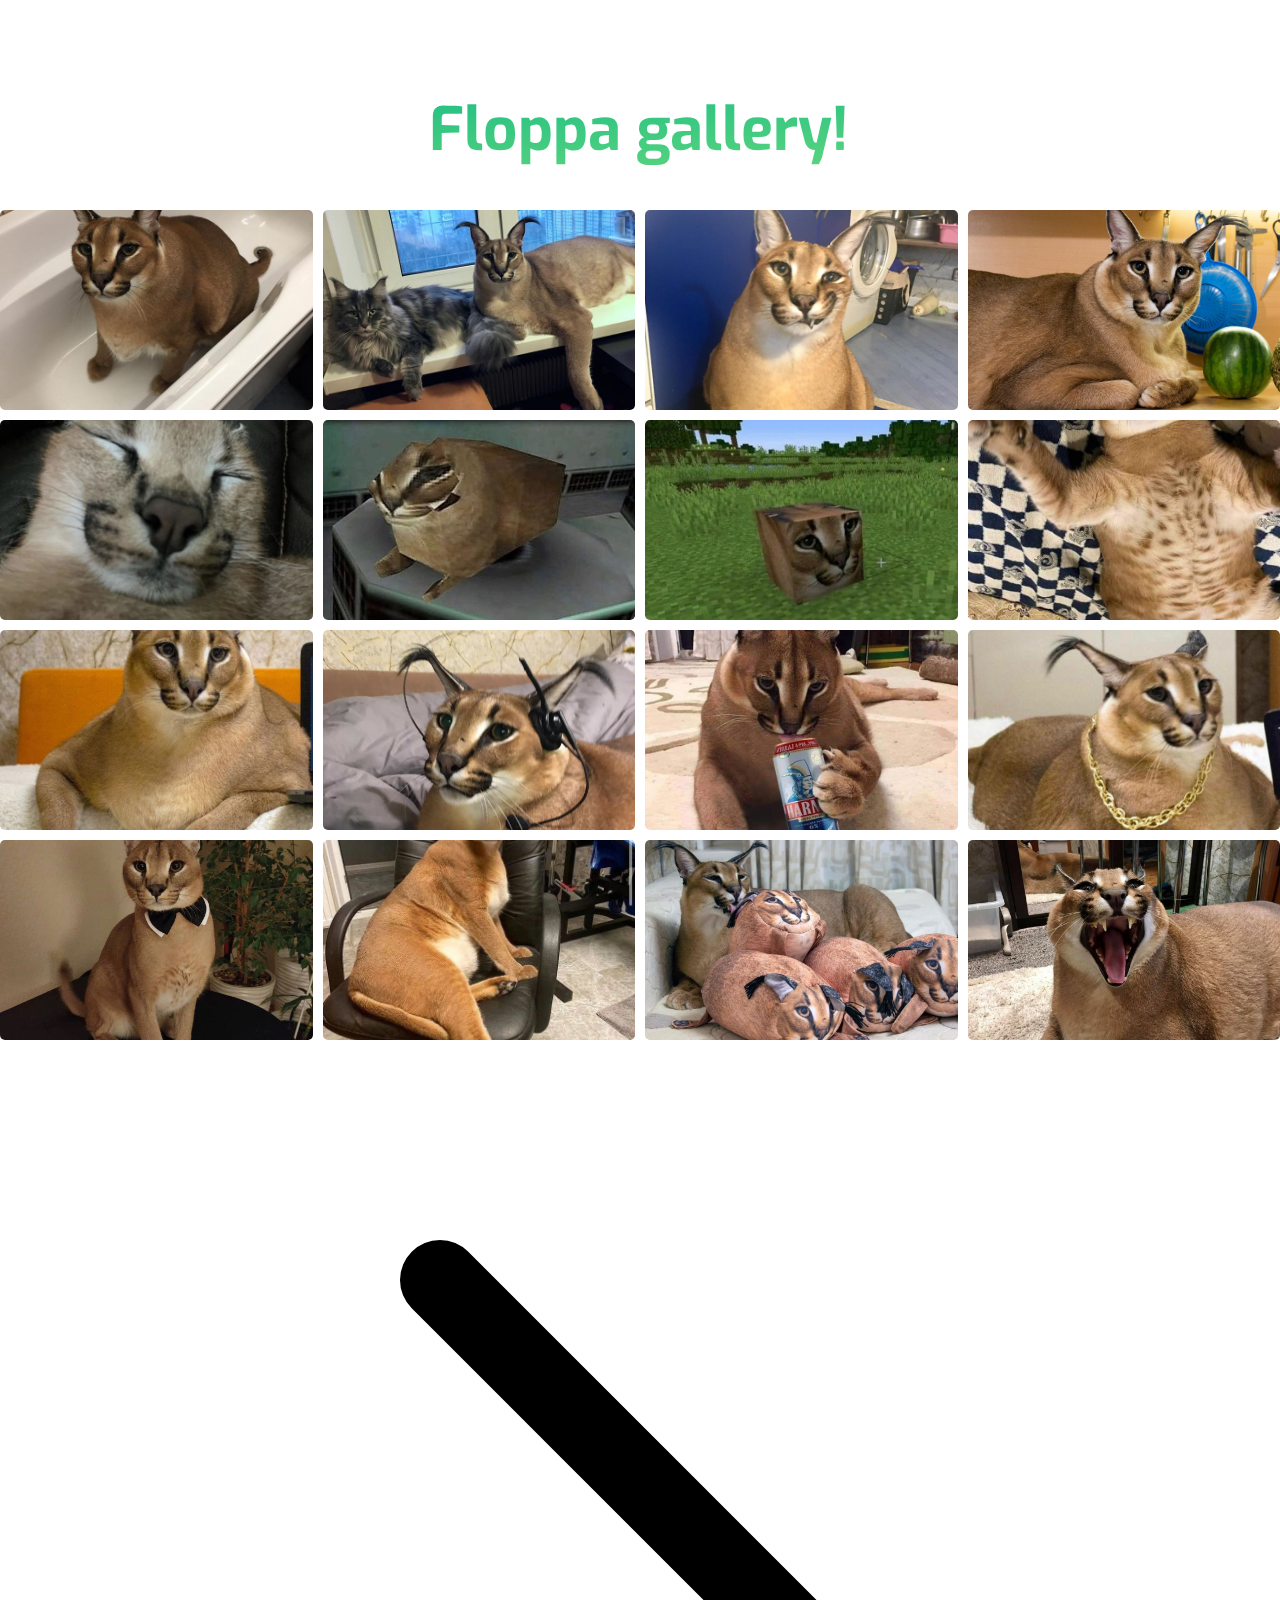
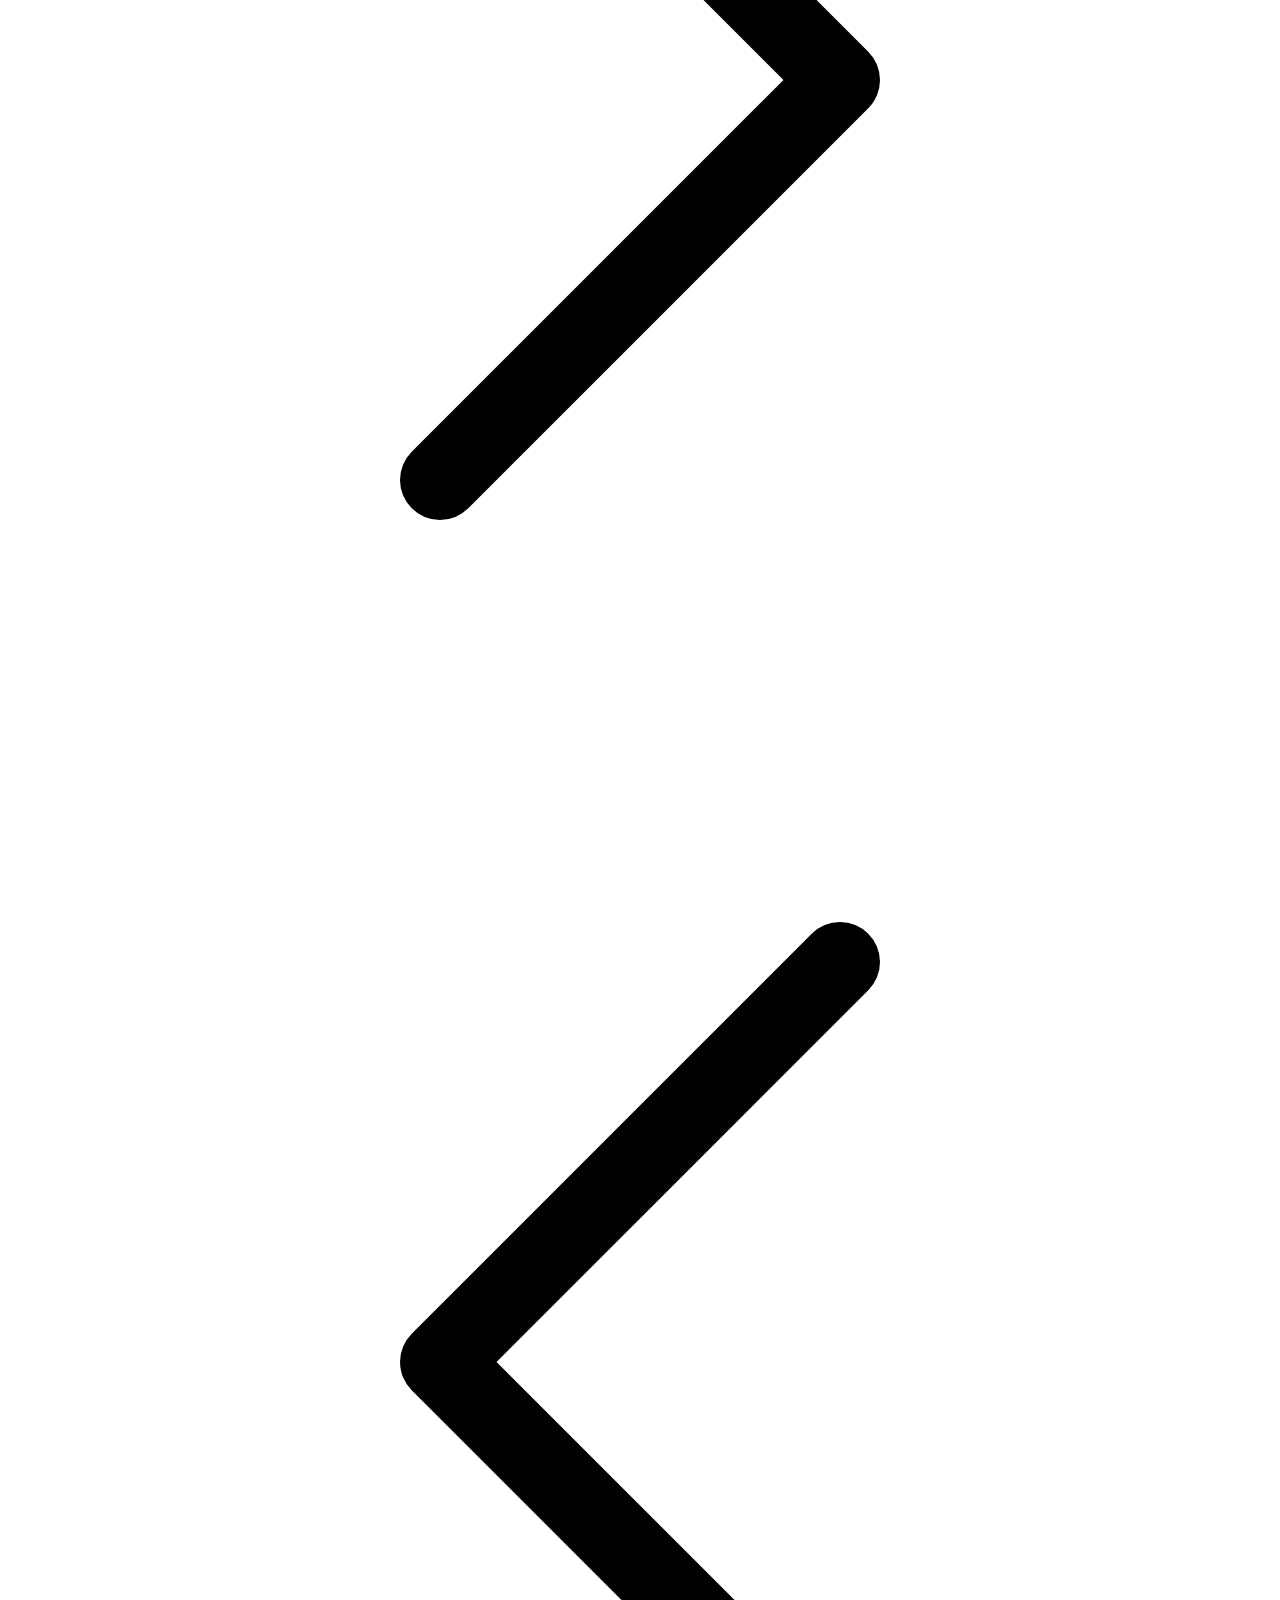
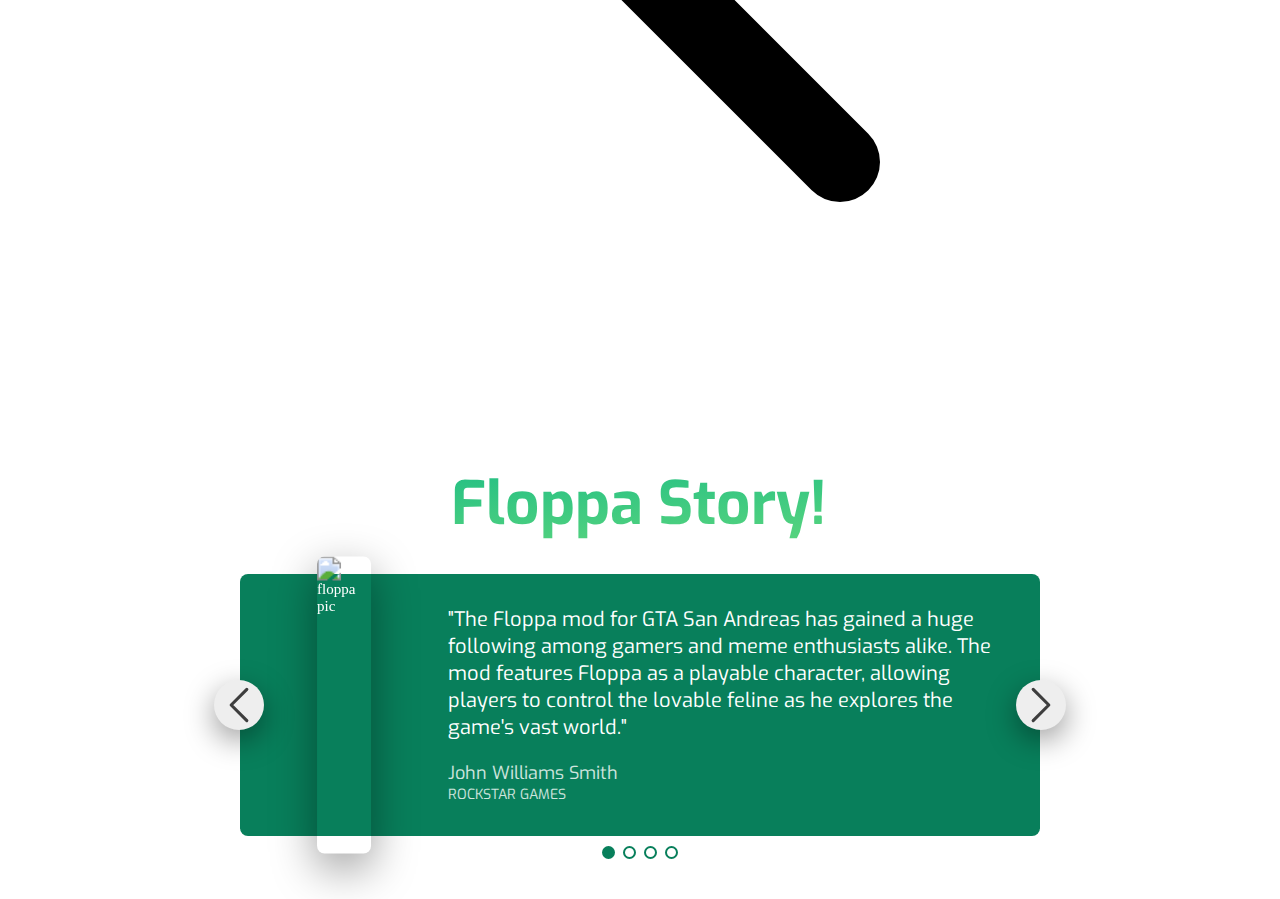
==== commit dd6d2f92: "fixed some bugs" ====
--- a/MainPage/MainPage.html
+++ b/MainPage/MainPage.html
@@ -14,11 +14,13 @@
       href="https://fonts.googleapis.com/css2?family=Exo:wght@500;600&display=swap"
       rel="stylesheet"
     />
+
     <link rel="stylesheet" href="styles/main.css" />
     <link rel="icon" href="/StartMenu/content/floppa2.jpg" />
     <title>FloppaHub</title>
   </head>
   <body>
+    <div class="preloader"></div>
     <div class="nav">
       <a href="#" class="nav__button"></a>
     </div>
@@ -79,7 +81,24 @@
               />
             </svg></li
         ></a>
-        <a href="#" class="menu__list-item"><li>Coming soon..</li></a>
+        <a href="../TheCommunity/TheCommunity.html" class="menu__list-item"
+          ><li>
+            Community
+            <svg
+              xmlns="http://www.w3.org/2000/svg"
+              fill="none"
+              viewBox="0 0 24 24"
+              stroke-width="1.5"
+              stroke="currentColor"
+              class="w-6 h-6"
+            >
+              <path
+                stroke-linecap="round"
+                stroke-linejoin="round"
+                d="M18 18.72a9.094 9.094 0 003.741-.479 3 3 0 00-4.682-2.72m.94 3.198l.001.031c0 .225-.012.447-.037.666A11.944 11.944 0 0112 21c-2.17 0-4.207-.576-5.963-1.584A6.062 6.062 0 016 18.719m12 0a5.971 5.971 0 00-.941-3.197m0 0A5.995 5.995 0 0012 12.75a5.995 5.995 0 00-5.058 2.772m0 0a3 3 0 00-4.681 2.72 8.986 8.986 0 003.74.477m.94-3.197a5.971 5.971 0 00-.94 3.197M15 6.75a3 3 0 11-6 0 3 3 0 016 0zm6 3a2.25 2.25 0 11-4.5 0 2.25 2.25 0 014.5 0zm-13.5 0a2.25 2.25 0 11-4.5 0 2.25 2.25 0 014.5 0z"
+              />
+            </svg></li
+        ></a>
       </ul>
     </div>
 
@@ -146,53 +165,148 @@
       </h1>
       <div class="gallery__grid">
         <div>
-          <img src="content/gallery/1.jpg" alt="floppa pic" />
-        </div>
-        <div>
-          <img src="content/gallery/2.jpg" alt="floppa pic" />
-        </div>
-        <div>
-          <img src="content/gallery/6.jpg" alt="floppa pic" />
-        </div>
-        <div>
-          <img src="content/gallery/4.jpg" alt="floppa pic" />
-        </div>
-        <div>
-          <img src="content/gallery/5.jpg" alt="floppa pic" />
-        </div>
-        <div>
-          <img src="content/gallery/3.jpg" alt="floppa pic" />
-        </div>
-        <div>
-          <img src="content/gallery/7.jpg" alt="floppa pic" />
-        </div>
-        <div>
-          <img src="content/gallery/8.jpg" alt="floppa pic" />
-        </div>
-        <div>
-          <img src="content/gallery/9.jpg" alt="floppa pic" />
-        </div>
-        <div>
-          <img src="content/gallery/10.jpg" alt="floppa pic" />
-        </div>
-        <div>
-          <img src="content/gallery/11.jpg" alt="floppa pic" />
-        </div>
-        <div>
-          <img src="content/gallery/12.jpg" alt="floppa pic" />
-        </div>
-        <div>
-          <img src="content/gallery/13.jpg" alt="floppa pic" />
-        </div>
-        <div>
-          <img src="content/gallery/14.jpg" alt="floppa pic" />
-        </div>
-        <div>
-          <img src="content/gallery/15.jpg" alt="floppa pic" />
-        </div>
-        <div>
-          <img src="content/gallery/16.jpg" alt="floppa pic" />
-        </div>
+          <img
+            src="content/gallery/1.jpg"
+            alt="floppa pic"
+            class="gallery__item"
+          />
+        </div>
+        <div>
+          <img
+            src="content/gallery/2.jpg"
+            alt="floppa pic"
+            class="gallery__item"
+          />
+        </div>
+        <div>
+          <img
+            src="content/gallery/3.jpg"
+            alt="floppa pic"
+            class="gallery__item"
+          />
+        </div>
+        <div>
+          <img
+            src="content/gallery/4.jpg"
+            alt="floppa pic"
+            class="gallery__item"
+          />
+        </div>
+        <div>
+          <img
+            src="content/gallery/5.jpg"
+            alt="floppa pic"
+            class="gallery__item"
+          />
+        </div>
+        <div>
+          <img
+            src="content/gallery/6.jpg"
+            alt="floppa pic"
+            class="gallery__item"
+          />
+        </div>
+        <div>
+          <img
+            src="content/gallery/7.jpg"
+            alt="floppa pic"
+            class="gallery__item"
+          />
+        </div>
+        <div>
+          <img
+            src="content/gallery/8.jpg"
+            alt="floppa pic"
+            class="gallery__item"
+          />
+        </div>
+        <div>
+          <img
+            src="content/gallery/9.jpg"
+            alt="floppa pic"
+            class="gallery__item"
+          />
+        </div>
+        <div>
+          <img
+            src="content/gallery/10.jpg"
+            alt="floppa pic"
+            class="gallery__item"
+          />
+        </div>
+        <div>
+          <img
+            src="content/gallery/11.jpg"
+            alt="floppa pic"
+            class="gallery__item"
+          />
+        </div>
+        <div>
+          <img
+            src="content/gallery/12.jpg"
+            alt="floppa pic"
+            class="gallery__item"
+          />
+        </div>
+        <div>
+          <img
+            src="content/gallery/13.jpg"
+            alt="floppa pic"
+            class="gallery__item"
+          />
+        </div>
+        <div>
+          <img
+            src="content/gallery/14.jpg"
+            alt="floppa pic"
+            class="gallery__item"
+          />
+        </div>
+        <div>
+          <img
+            src="content/gallery/15.jpg"
+            alt="floppa pic"
+            class="gallery__item"
+          />
+        </div>
+        <div>
+          <img
+            src="content/gallery/16.jpg"
+            alt="floppa pic"
+            class="gallery__item"
+          />
+        </div>
+      </div>
+      <div class="float__overlay hidden"></div>
+      <div class="float__arrows">
+        <svg
+          xmlns="http://www.w3.org/2000/svg"
+          fill="none"
+          viewBox="0 0 24 24"
+          stroke-width="1.5"
+          stroke="currentColor"
+          class="float__arrow float__arrow-right"
+        >
+          <path
+            stroke-linecap="round"
+            stroke-linejoin="round"
+            d="M8.25 4.5l7.5 7.5-7.5 7.5"
+          />
+        </svg>
+        <svg
+          xmlns="http://www.w3.org/2000/svg"
+          fill="none"
+          viewBox="0 0 24 24"
+          stroke-width="1.5"
+          stroke="currentColor"
+          class="float__arrow float__arrow-left"
+        >
+          <path
+            stroke-linecap="round"
+            stroke-linejoin="round"
+            d="M15.75 19.5L8.25 12l7.5-7.5"
+          />
+        </svg>
       </div>
     </section>
     <section class="story margin-bottom-mid" id="story">
@@ -286,11 +400,7 @@
       </div>
 
       <div class="story__box story__box-3 hidden">
-        <img
-          src="content/Story/Story3.png"
-          alt="floppa pic"
-          style="width: 80%"
-        />
+        <img src="content/Story/Story3.png" alt="floppa pic" />
         <div class="story__box-container">
           <blockquote class="story__box_blackquote">
             <p class="story__box_blackquote-text">
@@ -383,6 +493,6 @@
         <div class="dot">&nbsp;</div>
       </div>
     </section>
+    <script src="scripts/script.js"></script>
   </body>
-  <script src="scripts/script.js"></script>
 </html>
--- a/MainPage/styles/main.css
+++ b/MainPage/styles/main.css
@@ -49,6 +49,42 @@
 
 .margin-top-mid {
   margin-top: 4rem;
+}
+
+.preloader {
+  position: fixed;
+  top: 0;
+  left: 0;
+  width: 100%;
+  height: 100%;
+  background-color: #fff;
+  z-index: 9999;
+}
+
+.preloader:after {
+  content: "";
+  position: absolute;
+  top: 50%;
+  left: 50%;
+  width: 50px;
+  height: 50px;
+  border: 5px solid #ccc;
+  border-top-color: #555;
+  border-radius: 50%;
+  animation: spin 1s linear infinite;
+}
+
+@keyframes spin {
+  to {
+    transform: rotate(360deg);
+  }
+}
+body.loading .preloader {
+  display: block;
+}
+
+body.loaded .preloader {
+  display: none;
 }
 
 @media only screen and (max-width: 104.4375em) {
@@ -236,6 +272,16 @@
 }
 
 @media only screen and (max-width: 56.25em) {
+  .story h1 {
+    margin-top: 17rem !important;
+  }
+}
+@media only screen and (max-width: 31.8125em) {
+  .story h1 {
+    margin-top: 7rem !important;
+  }
+}
+@media only screen and (max-width: 56.25em) {
   .story__box {
     gap: 1.6rem !important;
     width: 60rem !important;
@@ -270,7 +316,7 @@
 }
 @media only screen and (max-width: 56.25em) {
   .story__box img {
-    width: 500% !important;
+    width: 20rem !important;
     transform: scale(1) !important;
   }
 }
@@ -313,7 +359,7 @@
   mix-blend-mode: screen;
   color: transparent;
   cursor: default;
-  width: 99.8%;
+  width: 99.7%;
   transition: all 0.2s;
 }
 .h1-header:hover {
@@ -514,6 +560,56 @@
      object-fit: cover;
   border-radius: 5px;
 }
+.gallery .float {
+  position: fixed;
+  content: "";
+  top: 50%;
+  left: 50%;
+  transform: translate(-50%, -50%) scale(1.3) skew(0deg) !important;
+  width: 50rem;
+  height: 50rem;
+  -o-object-fit: scale-down;
+     object-fit: scale-down;
+  z-index: 40;
+  /*
+  &__arrow {
+    position: absolute;
+    content: "";
+    width: 7rem;
+    height: 7rem;
+    background-color: #eee;
+    color: rgba(17, 17, 17, 0.8);
+    cursor: pointer;
+    border-radius: 50%;
+    box-shadow: 0 1rem 3rem rgba(#000, 0.4);
+    transform: translateY(-50%);
+    top: 50%;
+
+    transition: all 0.2s;
+    &:active {
+      box-shadow: 0 1rem 3rem rgba(#000, 0.3);
+      top: 51%;
+    }
+    &-left {
+      left: 25%;
+    }
+
+    &-right {
+      right: 25%;
+    }
+  }
+  */
+}
+.gallery .float__overlay {
+  position: fixed;
+  content: "";
+  top: 0;
+  left: 0;
+  width: 100%;
+  height: 100%;
+  background-color: rgba(51, 51, 51, 0.8);
+  z-index: 30;
+}
 
 .story ::-moz-selection {
   visibility: visible;
@@ -535,7 +631,7 @@
   position: relative;
 }
 .story__box img {
-  width: 120%;
+  width: 15rem;
   transform: scale(1.5);
   border-radius: 0.5rem;
   box-shadow: 0 1rem 3rem rgba(0, 0, 0, 0.4);
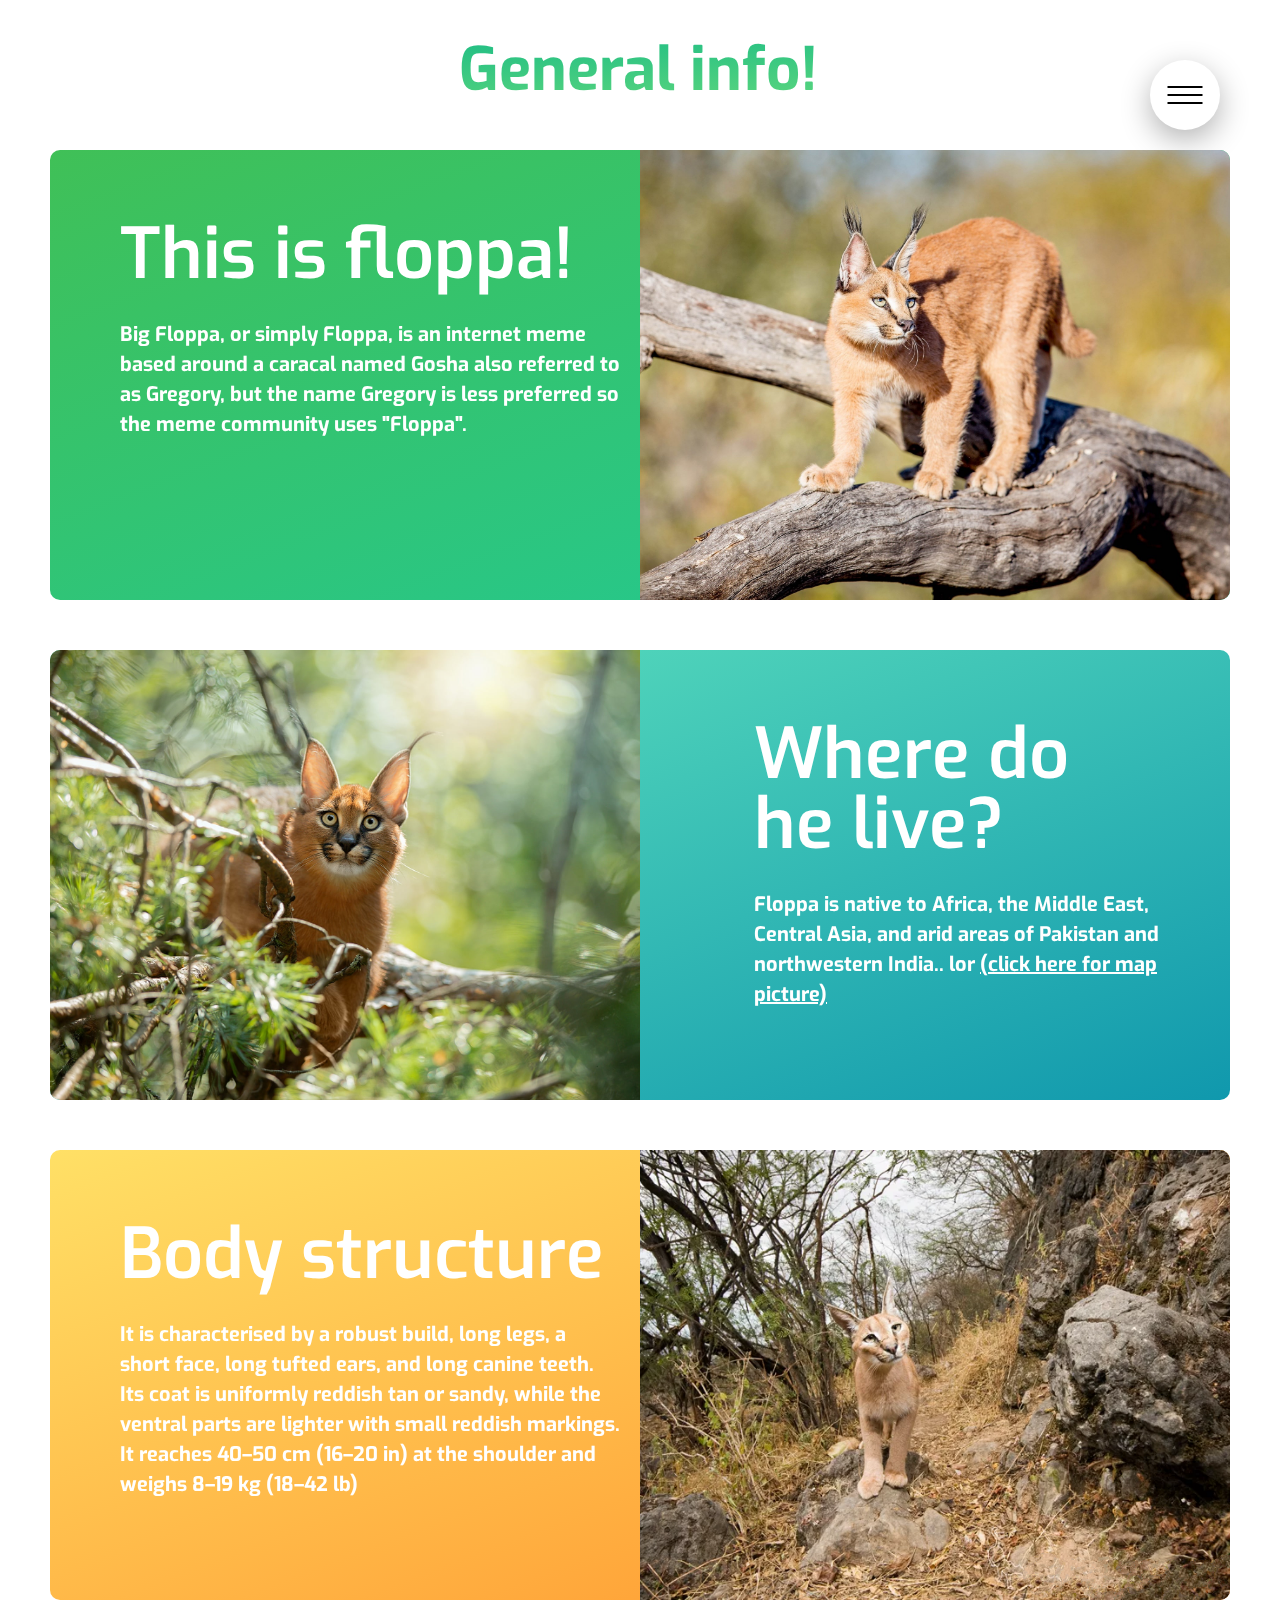
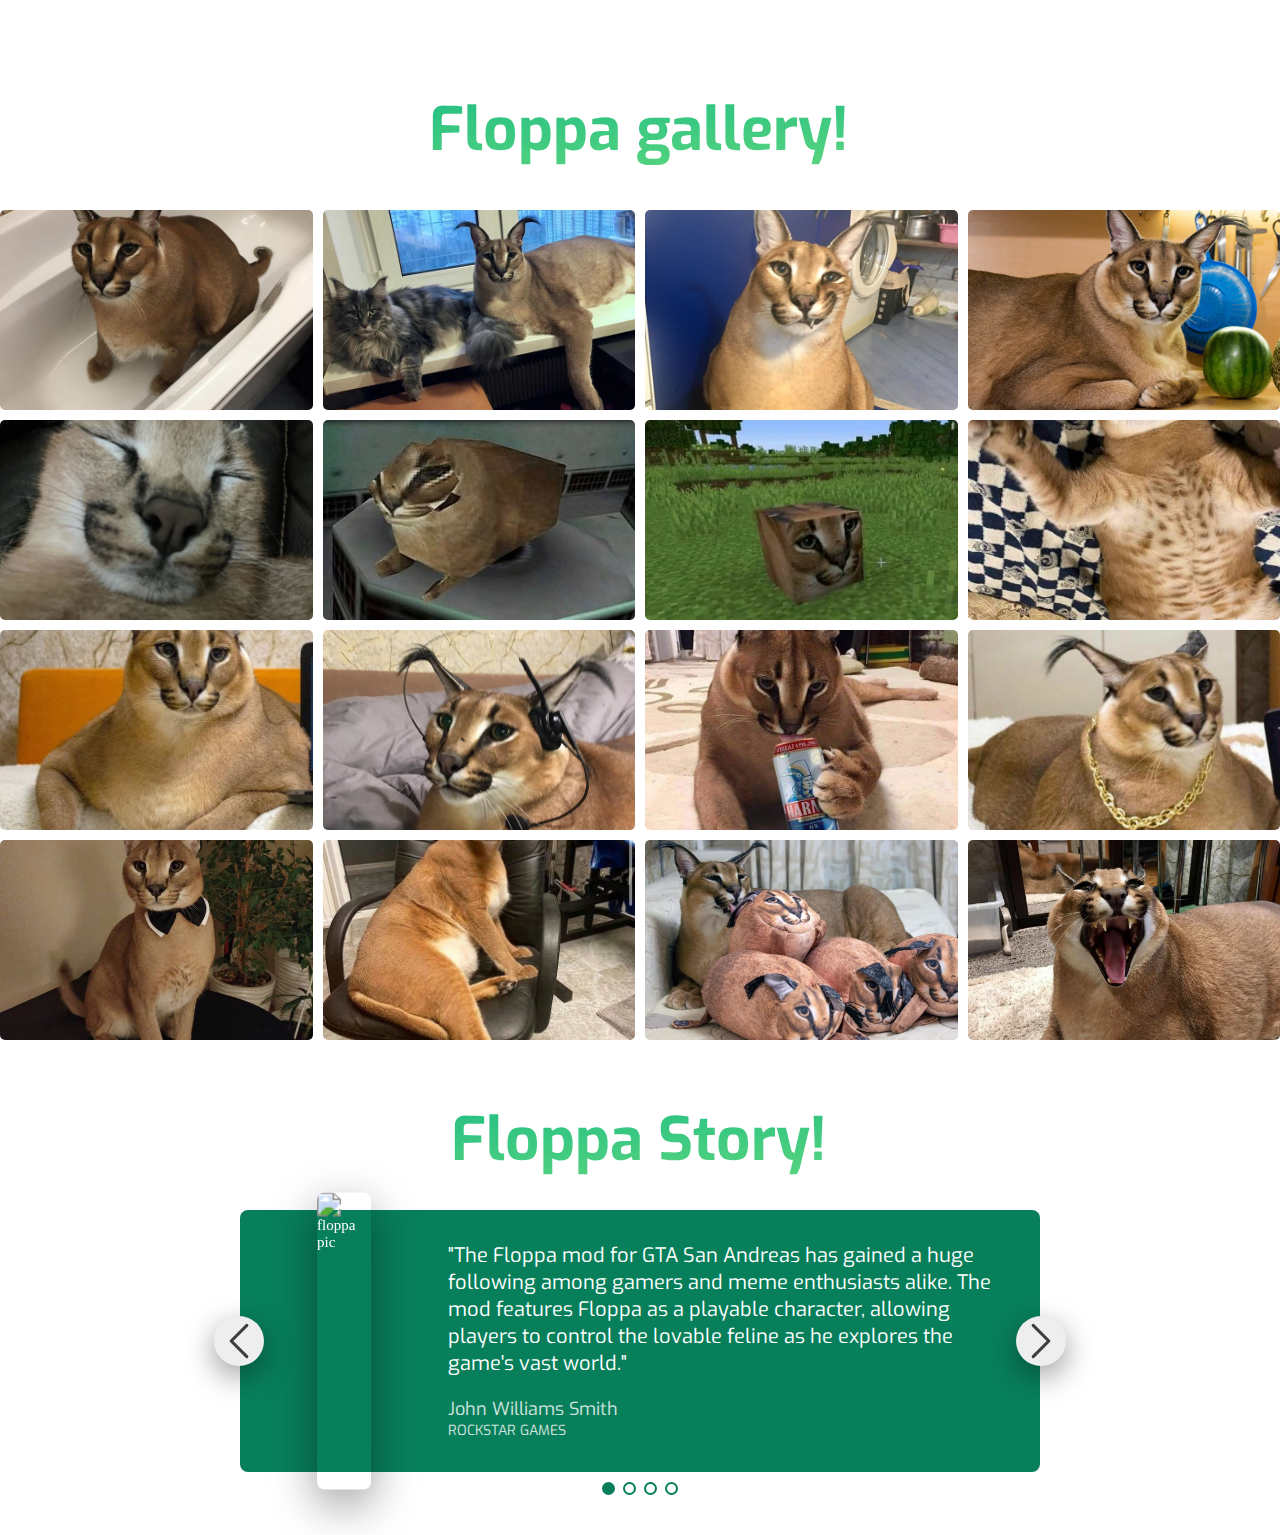
==== commit 6d95d74f: "fixed some bugs" ====
--- a/MainPage/MainPage.html
+++ b/MainPage/MainPage.html
@@ -278,7 +278,7 @@
         </div>
       </div>
       <div class="float__overlay hidden"></div>
-      <div class="float__arrows">
+      <div class="float__arrows hidden">
         <svg
           xmlns="http://www.w3.org/2000/svg"
           fill="none"
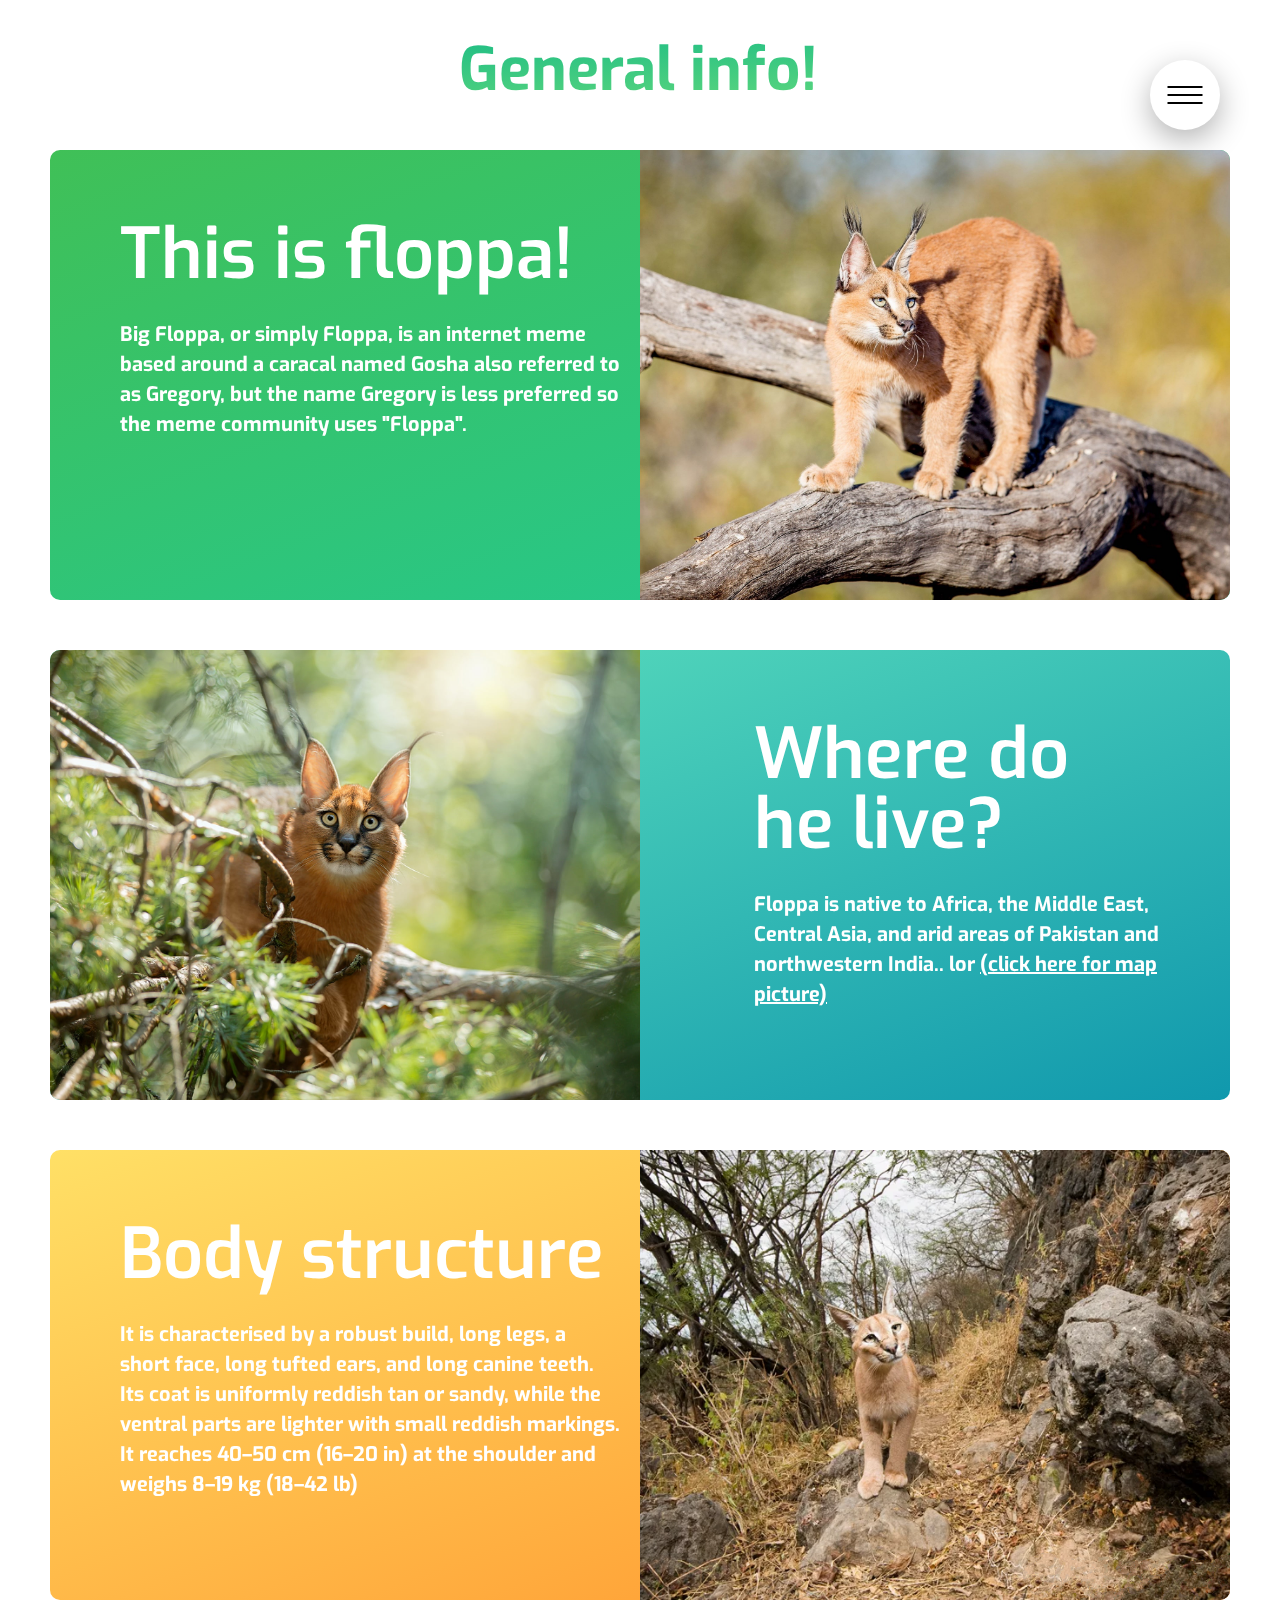
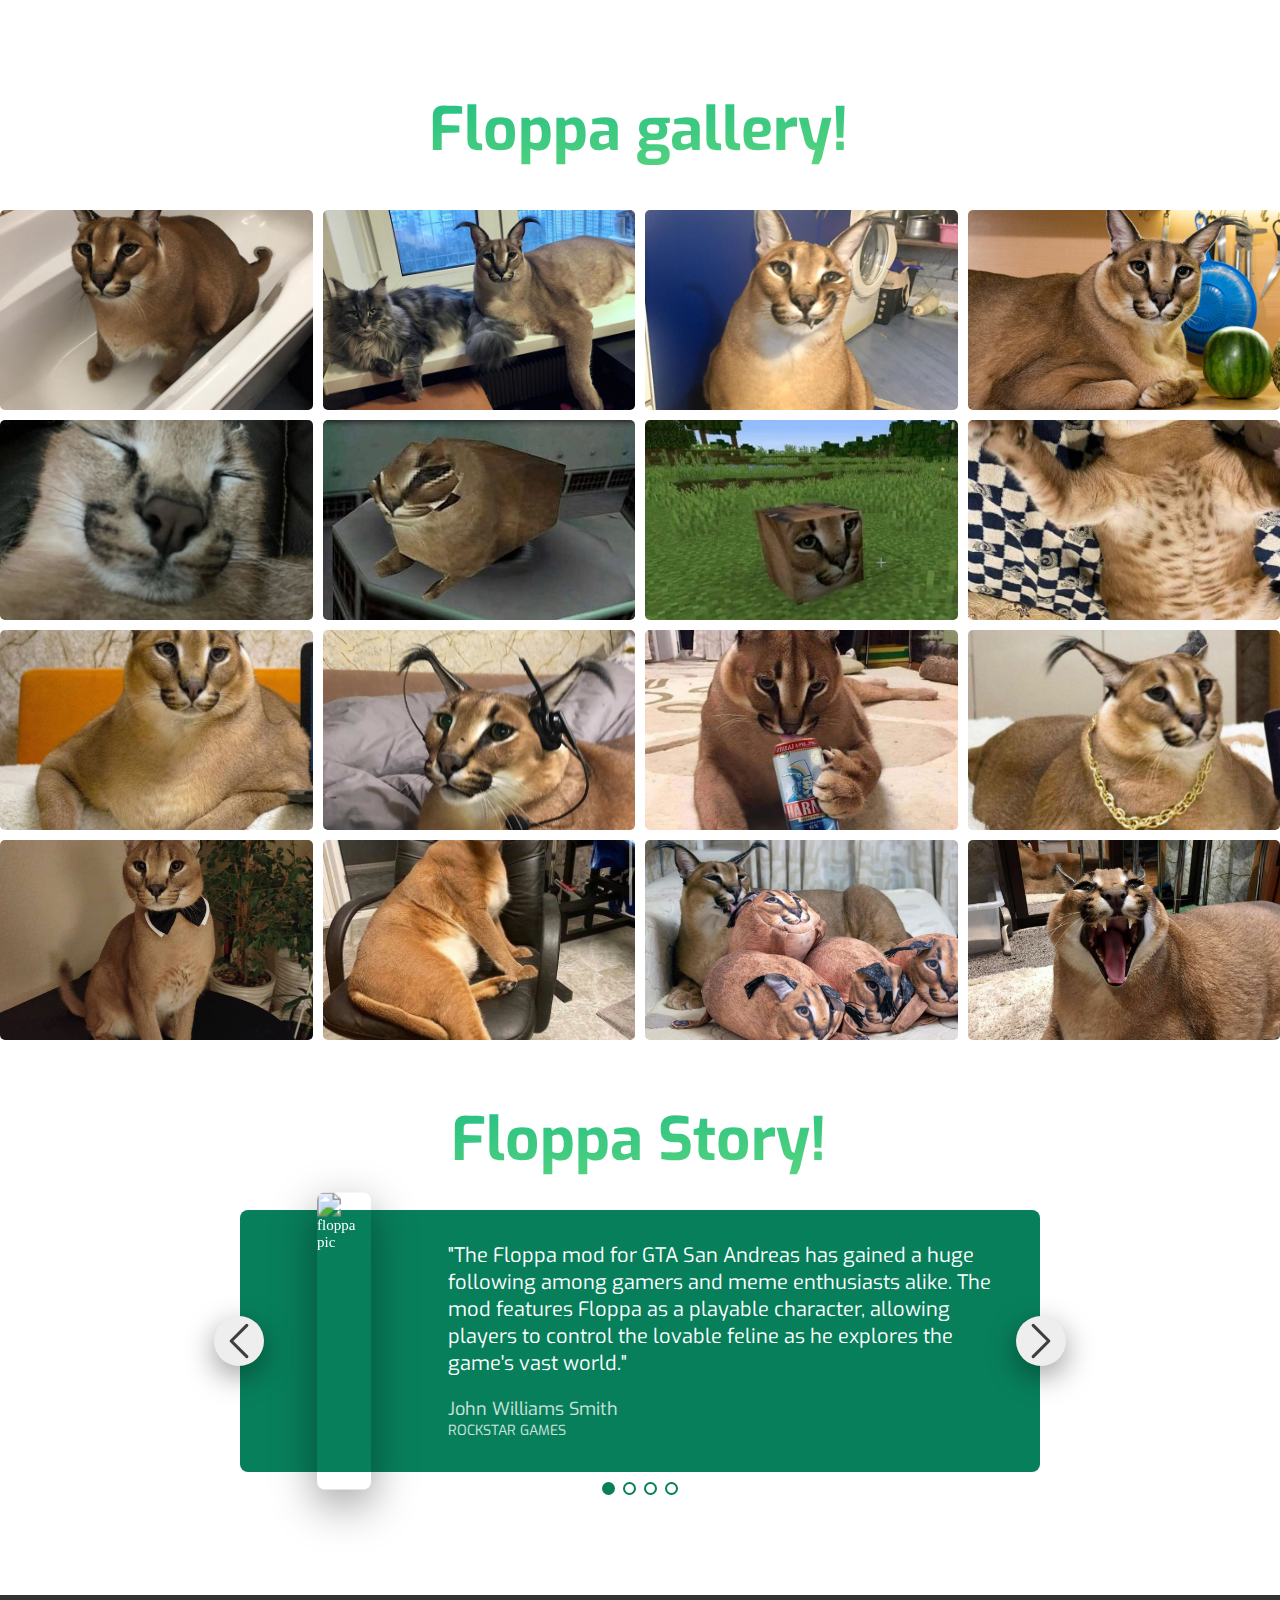
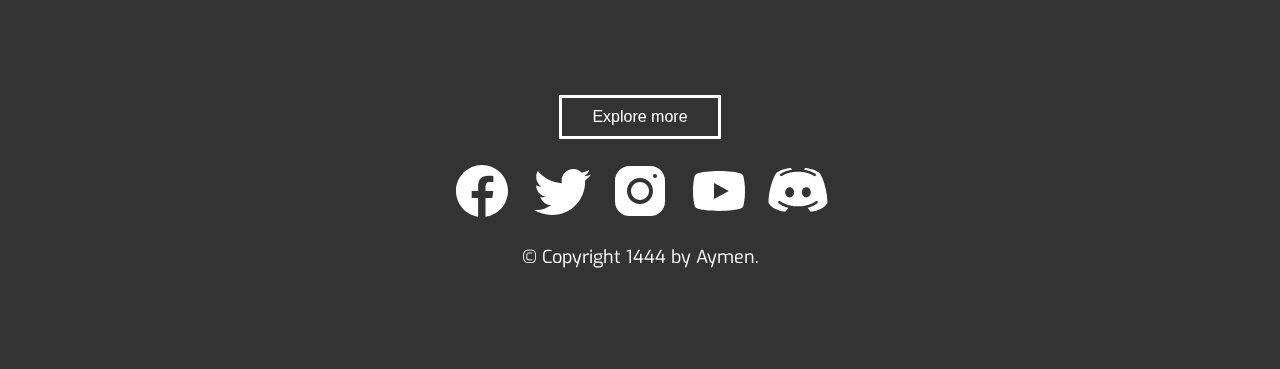
==== commit f10a6419: "added footer" ====
--- a/MainPage/MainPage.html
+++ b/MainPage/MainPage.html
@@ -493,6 +493,94 @@
         <div class="dot">&nbsp;</div>
       </div>
     </section>
+    <footer class="footer">
+      <a href="https://www.youtube.com/watch?v=0wDeh4IJito&list=WL&index=17">
+        <button class="footer__btn">Explore more</button>
+      </a>
+      <div class="footer__social">
+        <div class="footer__social-item">
+          <div class="tooltip">Facebook</div>
+          <a href="https://www.facebook.com/zuck">
+            <svg
+              xmlns="http://www.w3.org/2000/svg"
+              viewBox="0 0 64 64"
+              width="64px"
+              height="64px"
+            >
+              <path
+                d="M32,6C17.642,6,6,17.642,6,32c0,13.035,9.603,23.799,22.113,25.679V38.89H21.68v-6.834h6.433v-4.548	c0-7.529,3.668-10.833,9.926-10.833c2.996,0,4.583,0.223,5.332,0.323v5.965h-4.268c-2.656,0-3.584,2.52-3.584,5.358v3.735h7.785	l-1.055,6.834h-6.73v18.843C48.209,56.013,58,45.163,58,32C58,17.642,46.359,6,32,6z"
+              />
+            </svg>
+          </a>
+        </div>
+        <div class="footer__social-item">
+          <div class="tooltip">Steam</div>
+          <a href="https://steamcommunity.com/profiles/76561199211855505/">
+            <svg
+              xmlns="http://www.w3.org/2000/svg"
+              viewBox="0 0 64 64"
+              width="64px"
+              height="64px"
+            >
+              <path
+                d="M61.932,15.439c-2.099,0.93-4.356,1.55-6.737,1.843c2.421-1.437,4.283-3.729,5.157-6.437	c-2.265,1.328-4.774,2.303-7.444,2.817C50.776,11.402,47.735,10,44.366,10c-6.472,0-11.717,5.2-11.717,11.611	c0,0.907,0.106,1.791,0.306,2.649c-9.736-0.489-18.371-5.117-24.148-12.141c-1.015,1.716-1.586,3.726-1.586,5.847	c0,4.031,2.064,7.579,5.211,9.67c-1.921-0.059-3.729-0.593-5.312-1.45c0,0.035,0,0.087,0,0.136c0,5.633,4.04,10.323,9.395,11.391	c-0.979,0.268-2.013,0.417-3.079,0.417c-0.757,0-1.494-0.086-2.208-0.214c1.491,4.603,5.817,7.968,10.942,8.067	c-4.01,3.109-9.06,4.971-14.552,4.971c-0.949,0-1.876-0.054-2.793-0.165C10.012,54.074,16.173,56,22.786,56	c21.549,0,33.337-17.696,33.337-33.047c0-0.503-0.016-1.004-0.04-1.499C58.384,19.83,60.366,17.78,61.932,15.439"
+              />
+            </svg>
+          </a>
+        </div>
+        <div class="footer__social-item">
+          <div class="tooltip">Instagram</div>
+          <a href="https://www.instagram.com/krabby4j/">
+            <svg
+              xmlns="http://www.w3.org/2000/svg"
+              viewBox="0 0 64 64"
+              width="64px"
+              height="64px"
+            >
+              <path
+                d="M32,23c-4.971,0-9,4.029-9,9s4.029,9,9,9s9-4.029,9-9S36.971,23,32,23z"
+              />
+              <path
+                d="M42.415,7H21.581C13.542,7,7,13.544,7,21.585v20.833C7,50.458,13.544,57,21.585,57h20.833C50.458,57,57,50.456,57,42.415	V21.581C57,13.542,50.456,7,42.415,7z M32,45c-7.17,0-13-5.831-13-13s5.83-13,13-13s13,5.83,13,13S39.169,45,32,45z M47,19	c-1.104,0-2-0.896-2-2s0.896-2,2-2s2,0.896,2,2S48.104,19,47,19z"
+              />
+            </svg>
+          </a>
+        </div>
+        <div class="footer__social-item">
+          <div class="tooltip">Youtube</div>
+          <a href="https://www.youtube.com/@krabby4j634/videos">
+            <svg
+              xmlns="http://www.w3.org/2000/svg"
+              viewBox="0 0 64 64"
+              width="64px"
+              height="64px"
+            >
+              <path
+                d="M56.456,17.442c-0.339-1.44-1.421-2.595-2.866-3.053C49.761,13.174,41.454,12,32,12s-17.761,1.174-21.591,2.389 c-1.445,0.458-2.527,1.613-2.866,3.053C6.903,20.161,6,25.203,6,32c0,6.797,0.903,11.839,1.544,14.558 c0.339,1.44,1.421,2.595,2.866,3.053C14.239,50.826,22.546,52,32,52s17.761-1.174,21.591-2.389 c1.445-0.458,2.527-1.613,2.866-3.053C57.097,43.839,58,38.797,58,32C58,25.203,57.097,20.161,56.456,17.442z M27,40V24l14.857,8 L27,40z"
+              />
+            </svg>
+          </a>
+        </div>
+        <div class="footer__social-item">
+          <div class="tooltip">Discord</div>
+          <a href="https://discord.gg/WXwWeNmqxh">
+            <svg
+              xmlns="http://www.w3.org/2000/svg"
+              x="0px"
+              y="0px"
+              width="64px"
+              height="64px"
+              viewBox="0 0 50 50"
+            >
+              <path
+                d="M 41.625 10.769531 C 37.644531 7.566406 31.347656 7.023438 31.078125 7.003906 C 30.660156 6.96875 30.261719 7.203125 30.089844 7.589844 C 30.074219 7.613281 29.9375 7.929688 29.785156 8.421875 C 32.417969 8.867188 35.652344 9.761719 38.578125 11.578125 C 39.046875 11.867188 39.191406 12.484375 38.902344 12.953125 C 38.710938 13.261719 38.386719 13.429688 38.050781 13.429688 C 37.871094 13.429688 37.6875 13.378906 37.523438 13.277344 C 32.492188 10.15625 26.210938 10 25 10 C 23.789063 10 17.503906 10.15625 12.476563 13.277344 C 12.007813 13.570313 11.390625 13.425781 11.101563 12.957031 C 10.808594 12.484375 10.953125 11.871094 11.421875 11.578125 C 14.347656 9.765625 17.582031 8.867188 20.214844 8.425781 C 20.0625 7.929688 19.925781 7.617188 19.914063 7.589844 C 19.738281 7.203125 19.34375 6.960938 18.921875 7.003906 C 18.652344 7.023438 12.355469 7.566406 8.320313 10.8125 C 6.214844 12.761719 2 24.152344 2 34 C 2 34.175781 2.046875 34.34375 2.132813 34.496094 C 5.039063 39.605469 12.972656 40.941406 14.78125 41 C 14.789063 41 14.800781 41 14.8125 41 C 15.132813 41 15.433594 40.847656 15.621094 40.589844 L 17.449219 38.074219 C 12.515625 36.800781 9.996094 34.636719 9.851563 34.507813 C 9.4375 34.144531 9.398438 33.511719 9.765625 33.097656 C 10.128906 32.683594 10.761719 32.644531 11.175781 33.007813 C 11.234375 33.0625 15.875 37 25 37 C 34.140625 37 38.78125 33.046875 38.828125 33.007813 C 39.242188 32.648438 39.871094 32.683594 40.238281 33.101563 C 40.601563 33.515625 40.5625 34.144531 40.148438 34.507813 C 40.003906 34.636719 37.484375 36.800781 32.550781 38.074219 L 34.378906 40.589844 C 34.566406 40.847656 34.867188 41 35.1875 41 C 35.199219 41 35.210938 41 35.21875 41 C 37.027344 40.941406 44.960938 39.605469 47.867188 34.496094 C 47.953125 34.34375 48 34.175781 48 34 C 48 24.152344 43.785156 12.761719 41.625 10.769531 Z M 18.5 30 C 16.566406 30 15 28.210938 15 26 C 15 23.789063 16.566406 22 18.5 22 C 20.433594 22 22 23.789063 22 26 C 22 28.210938 20.433594 30 18.5 30 Z M 31.5 30 C 29.566406 30 28 28.210938 28 26 C 28 23.789063 29.566406 22 31.5 22 C 33.433594 22 35 23.789063 35 26 C 35 28.210938 33.433594 30 31.5 30 Z"
+              ></path>
+            </svg>
+          </a>
+        </div>
+      </div>
+      <div class="copyright">&copy; Copyright 1444 by Aymen.</div>
+    </footer>
     <script src="scripts/script.js"></script>
   </body>
 </html>
--- a/MainPage/styles/main.css
+++ b/MainPage/styles/main.css
@@ -347,6 +347,17 @@
 @media only screen and (max-width: 21em) {
   .story__box-arrow-right {
     right: -10% !important;
+  }
+}
+
+@media only screen and (max-width: 40em) {
+  .footer {
+    padding: 3rem 0 !important;
+  }
+}
+@media only screen and (max-width: 25em) {
+  .footer__social {
+    grid-template-columns: repeat(3, 1fr) !important;
   }
 }
 
@@ -695,4 +706,85 @@
 .story__dots .fill {
   background-color: #087f5b;
   border: none;
+}
+
+.footer {
+  margin-top: 10rem;
+  padding: 10rem;
+  background-color: #333;
+  display: grid;
+  justify-items: center;
+  gap: 2rem;
+}
+.footer ::-moz-selection {
+  background-color: #fff;
+  color: #333;
+}
+.footer ::selection {
+  background-color: #fff;
+  color: #333;
+}
+.footer__btn {
+  padding: 1rem 3rem;
+  border: 3px solid #fff;
+  color: #fff;
+  font-size: 1.6rem;
+  background: none;
+  cursor: pointer;
+  transition: all 0.2s;
+}
+.footer__btn:hover {
+  transform: scale(1.1);
+}
+.footer__social {
+  display: grid;
+  grid-template-columns: repeat(5, 1fr);
+  gap: 1.5rem;
+}
+.footer__social-item {
+  fill: #fff;
+  cursor: pointer;
+  transition: all 0.2s;
+  position: relative;
+}
+.footer__social-item:hover {
+  transform: scale(1.1);
+}
+.footer__social-item .tooltip {
+  position: absolute;
+  font-size: 2rem;
+  font-family: "exo", sans-serif;
+  font-weight: 600;
+  color: #fff;
+  padding: 0.5rem 1.8rem;
+  border-radius: 10px;
+  background-color: #555;
+  box-shadow: 0 3rem 5rem rgba(0, 0, 0, 0.5);
+  top: -4rem;
+  left: 50%;
+  transform: translateX(-50%);
+  opacity: 0;
+  visibility: hidden;
+  transition: all 0.5s;
+}
+.footer__social-item .tooltip::before {
+  position: absolute;
+  content: "";
+  height: 1.5rem;
+  width: 1.5rem;
+  background-color: inherit;
+  bottom: -0.8rem;
+  left: 50%;
+  transform: translateX(-50%) rotate(45deg);
+  z-index: 1;
+}
+.footer__social-item:hover .tooltip {
+  opacity: 1;
+  visibility: visible;
+}
+
+.copyright {
+  font-size: 1.8rem;
+  color: #fff;
+  font-family: "Exo", sans-serif;
 }